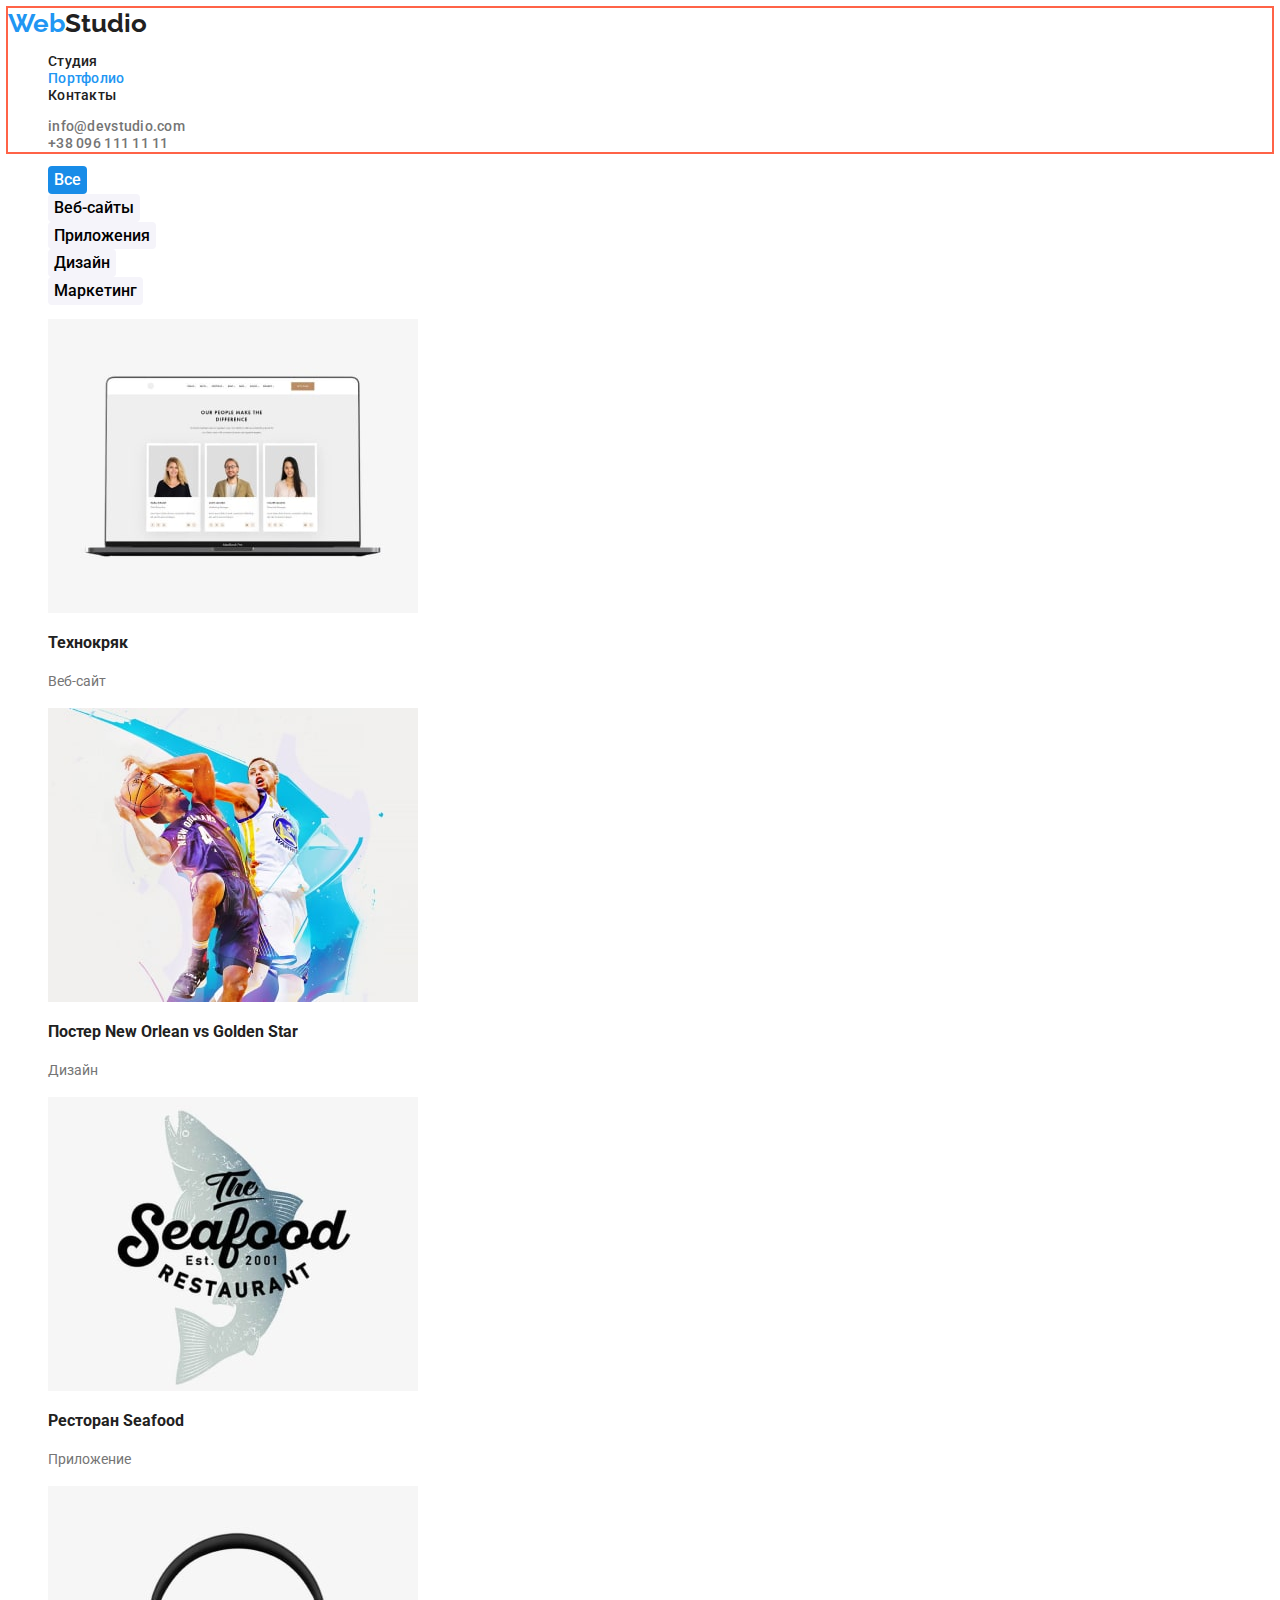
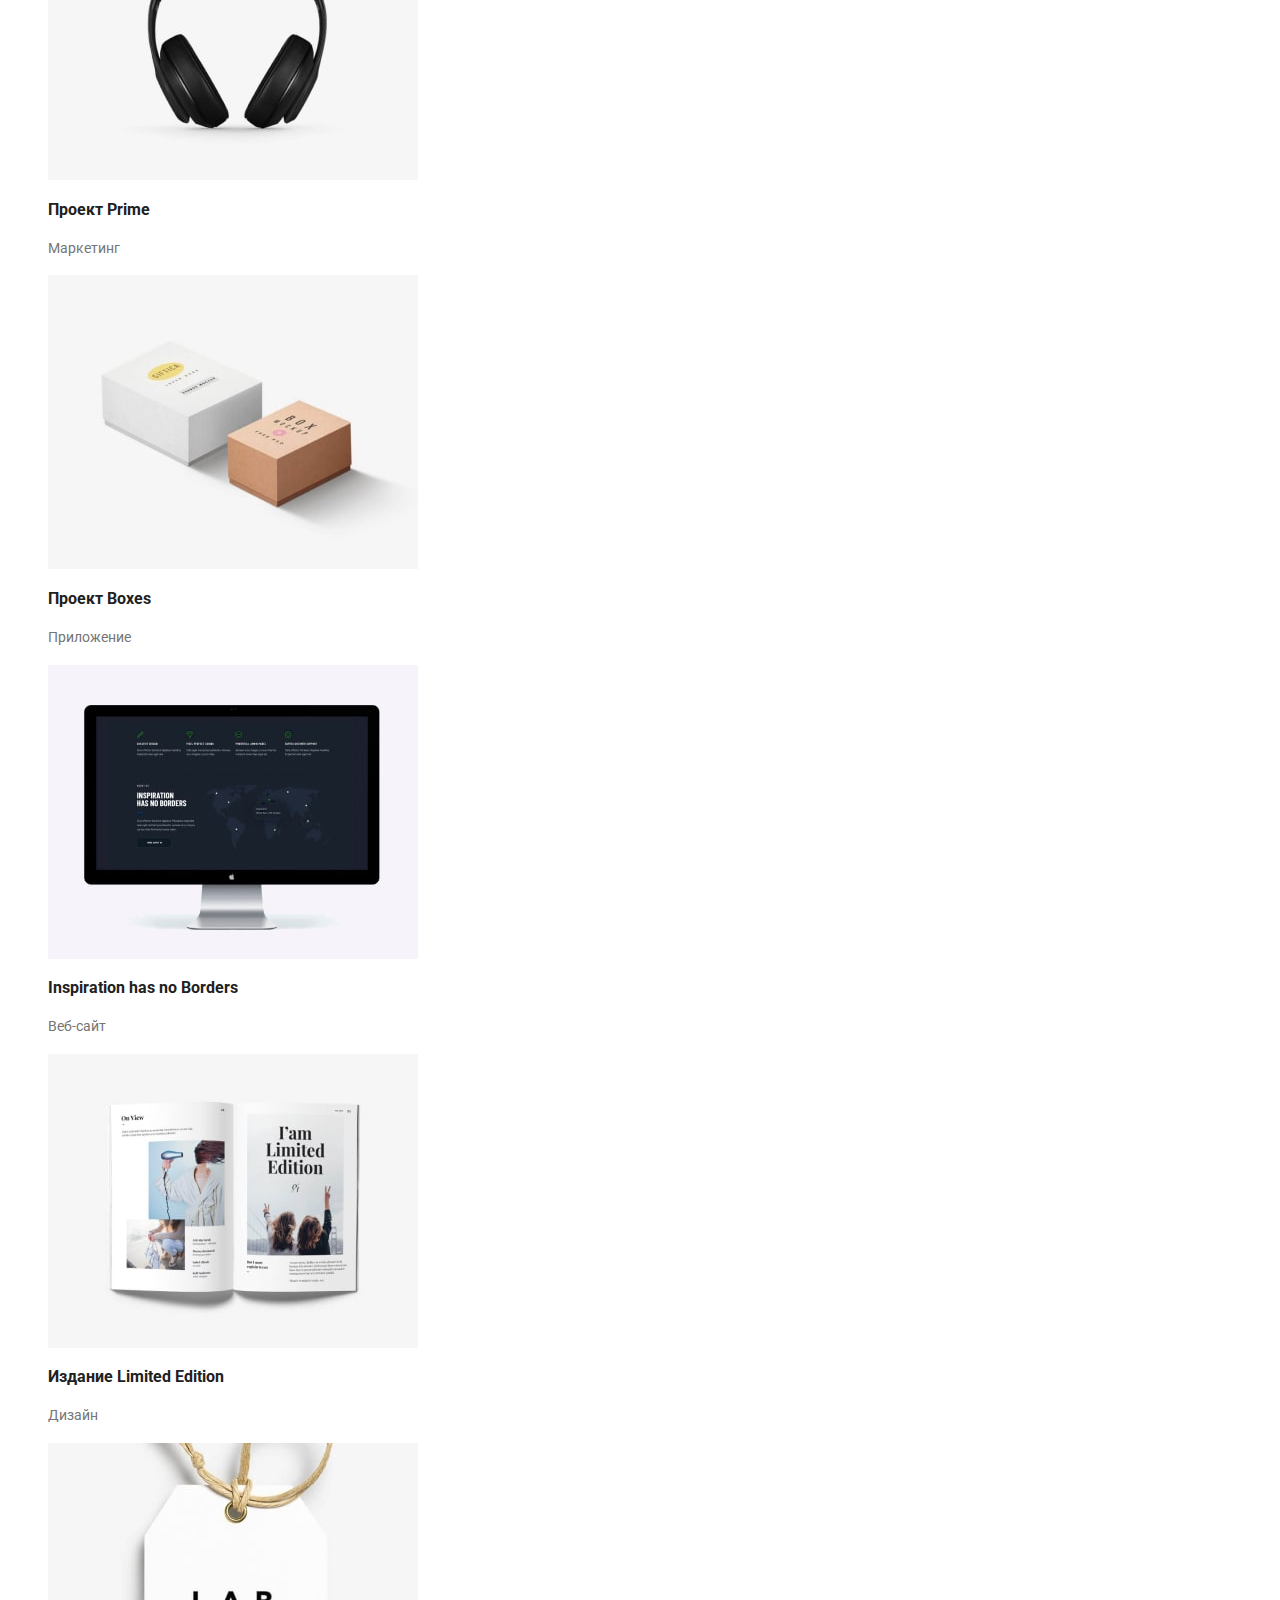
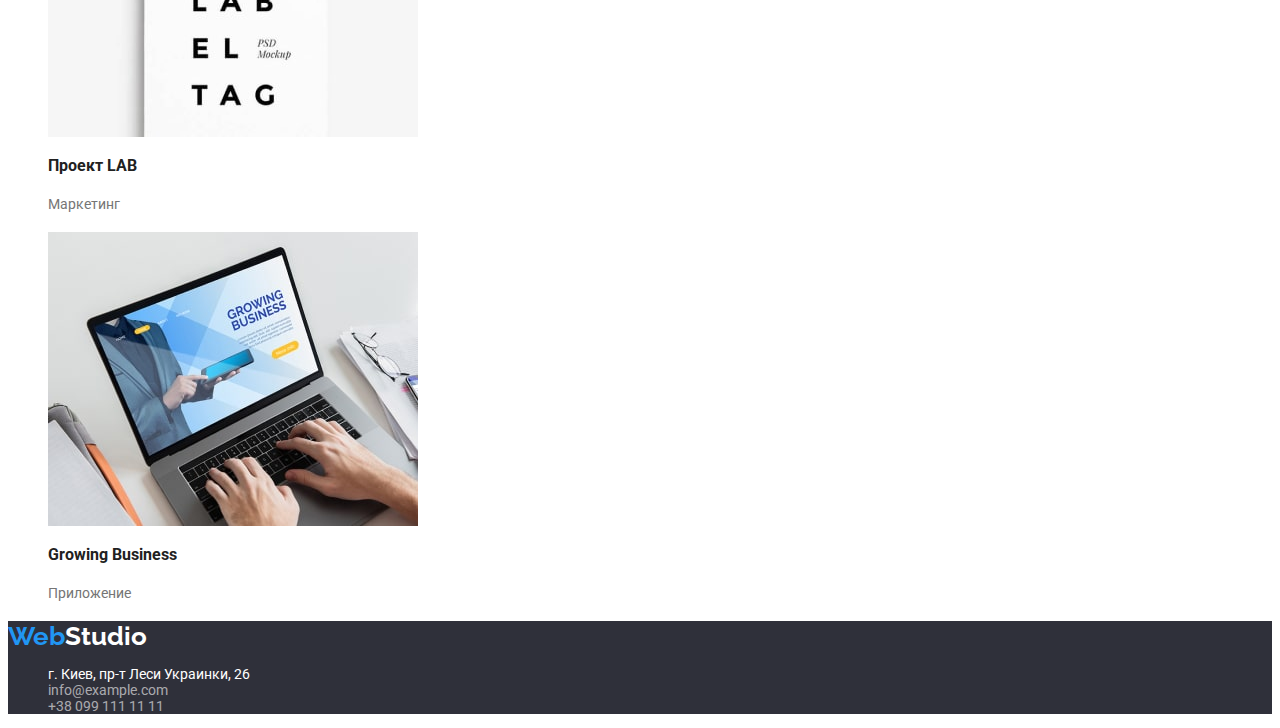
==== portfolio.html @ 4a589af4 "Добавив modern normalizer" ====
<!DOCTYPE html>
<html lang="ru">
<head>
    <meta charset="UTF-8">
    <meta http-equiv="X-UA-Compatible" content="IE=edge">
    <meta name="viewport" content="width=device-width, initial-scale=1.0">
    <title>Web Studio</title>
    
    <link rel="preconnect" href="https://fonts.googleapis.com">
    <link rel="preconnect" href="https://fonts.gstatic.com" crossorigin>
    <link href="https://fonts.googleapis.com/css2?family=Raleway:wght@700&family=Roboto:wght@400;500;700;900&display=swap" rel="stylesheet">
    <link rel="stylesheet" href="https://cdnjs.cloudflare.com/ajax/libs/modern-normalize/1.1.0/modern-normalize.min.css" integrity="sha512-wpPYUAdjBVSE4KJnH1VR1HeZfpl1ub8YT/NKx4PuQ5NmX2tKuGu6U/JRp5y+Y8XG2tV+wKQpNHVUX03MfMFn9Q==" crossorigin="anonymous" referrerpolicy="no-referrer" />
    <link rel="stylesheet" href="./css/styles.css">
</head>
<body>
    <!-- Навігація хедера -->
    <header class="header">
        <div class="container"> 
            <nav class="header-nav">
                <a href="index.html" class="header-logo link"> <span class="header-logo-web">Web</span>Studio</a>
                <ul class="header-nav-link list">
                    <li class="link-nav">
                        <a href="index.html" class="header-link link">Студия</a>
                    </li>
                    <li class="link-nav">
                        <a href="./portfolio.html" class="header-link link active">Портфолио</a>
                    </li>
                    <li class="link-nav">
                        <a href="" class="header-link link">Контакты</a>
                    </li>

                </ul>

            </nav>
        
            <ul class="header-contacts list">
                <li>  <a href="mailto:info@devstudio.com" class="header-link-contact link ">info@devstudio.com</a></li>
                <li> <a href="tel:+380961111111" class="header-link-contact link">+38 096 111 11 11</a> </li>
            </ul>
        </div>
        
        
    </header>

    <main>
        <section> 
            <h1 hidden>Портфолио</h1>
            <ul class="portfolio-filter list">
                <li><button class="portfolio-filter-btn active btn" type="button">Все</button></li>
                <li><button class="portfolio-filter-btn btn" type="button">Веб-сайты</button></li>
                <li><button class="portfolio-filter-btn btn" type="button">Приложения</button></li>
                <li><button class="portfolio-filter-btn btn" type="button">Дизайн</button></li>
                <li><button class="portfolio-filter-btn btn" type="button">Маркетинг</button></li>
            </ul>
            
            <ul class="projects-list list">
                <li class="project-list-item">
                    <img src="./image/our-projects/img-1-min.jpg" alt="Ноутбук" width="370" height="294">
                    <h3 class="project-list-header">Технокряк</h3>
                    <p class="project-list-text">Веб-сайт</p>
                </li>
                <li class="project-list-item">
                    <img src="./image/our-projects/img-2-min.jpg" alt="Баскетбол" width="370" height="294">
                    <h3 class="project-list-header">Постер <span lang="en">New Orlean vs Golden Star</span> </h3>
                    <p class="project-list-text">Дизайн</p>
                </li>
                <li class="project-list-item">
                    <img src="./image/our-projects/img-3-min.jpg" alt="Емблема ресторана морской пищи" width="370" height="294">
                    <h3 class="project-list-header">Ресторан <span lang="en">Seafood</span> </h3>
                    <p class="project-list-text">Приложение</p>
                </li>
                <li class="project-list-item">
                    <img src="./image/our-projects/img-4-min.jpg" alt="Наушники" width="370" height="294">
                    <h3 class="project-list-header">Проект <span lang="en">Prime</span> </h3>
                    <p class="project-list-text">Маркетинг</p>
                </li>
                <li class="project-list-item">
                    <img src="./image/our-projects/img-5-min.jpg" alt="Коробки" width="370" height="294">
                    <h3 class="project-list-header">Проект <span lang="en">Boxes</span> </h3>
                    <p class="project-list-text">Приложение</p>
                </li>
                <li class="project-list-item">
                    <img src="./image/our-projects/img-6-min.jpg" alt="Монитор" width="370" height="294">
                    <h3 class="project-list-header"> <span lang="en">Inspiration has no Borders</span> </h3>
                    <p class="project-list-text">Веб-сайт</p>
                </li>
                <li class="project-list-item">
                    <img src="./image/our-projects/img-7-min.jpg" alt="Журнал" width="370" height="294">
                    <h3 class="project-list-header">Издание <span lang="en">Limited Edition</span> </h3>
                    <p class="project-list-text">Дизайн</p>
                </li>
                <li class="project-list-item">
                    <img src="./image/our-projects/img-8-min.jpg" alt="Бирка" width="370" height="294">
                    <h3 class="project-list-header">Проект <span LAB>LAB</span> </h3>
                    <p class="project-list-text">Маркетинг</p>
                </li>
                <li class="project-list-item">
                    <img src="./image/our-projects/img-9-min.jpg" alt="Приложение для ноутбука" width="370" height="294">
                    <h3 class="project-list-header"><span lang="en">Growing Business</span> </h3>
                    <p class="project-list-text">Приложение</p>
                </li>
            </ul>         
        </section>
    </main>
<!-- футер -->
    <footer class="footer">
        
            <a href="/index.html" class="footer-logo link"><span class="footer-logo-web">Web</span>Studio</a>
            <address>
                <ul class="footer-list list">
                    <li class="footer-list-adress"> <a href="https://goo.gl/maps/zETm96oup55VrGb17" class="footer-address-map link" target="_blank" rel="noopener noreferrer nofollow">г. Киев, пр-т Леси Украинки, 26</a> </li>
                    <li class="footer-list-item"><a href="mailto:info@example.com" class="footer-mail link">info@example.com</a> </li>
                    <li class="footer-list-item"><a href="tel:+380991111111" class="footer-phone link">+38 099 111 11 11</a> </li>
                </ul>
                
            </address>       
        
    </footer>

</body>
</html>
---- css/styles.css ----
:root {
    --accent-color: #2196f3;
    --main-text-color: #212121;
    --second-text-color:#757575 ;
    --button-text-color: #FFFFFF;
    --footer-phone-mail-color:rgba(255, 255, 255, 0.6);
    --background-team: #F5F4FA;
    --background-team-list: #ffffff;
    --footer-addres-white: #ffffff;
    --background-footer: #2F303A;
    --footer-logo-white: #ffffff;
    --hover-color-btn: #188CE8;
    --background-portfolio-btn: #F5F4FA;
    --background-page: #ffffff;
    --background-hero: #2F303A;

}

.container{
    outline: 2px solid tomato;
}

body{
    font-family: 'Roboto', sans-serif;
    font-size: 14px;
    color: var(--main-text-color);
    background: var(--background-page);
  }

.list{
    list-style: none;
}

.link{
    list-style-type: none;
    text-decoration: none;
}

.btn{
    font-family: 'Roboto';
}



.header-logo{
    font-family: 'Raleway';
    font-style: normal;
    font-weight: 700;
    font-size: 26px;
    line-height: 1.19;
    color: inherit;
    
}

.header-logo-web{
    font-family: 'Raleway';
    font-style: normal;
    font-weight: 700;
    font-size: 26px;
    line-height: 1.19;
    color: var(--accent-color);
    }

.header-link{
    font-weight: 500;
    line-height: 1.14;
    letter-spacing: 0.02em;
    color: var(--main-text-color);
}


.header-link-contact{
    font-weight: 500;
    line-height: 1.14;
    letter-spacing: 0.02em;
    color: var(--second-text-color);
}

.header-nav-link .header-link.active{
color: var(--accent-color);
}
    
.header-link:hover,
.header-link:focus,
.header-link-contact:hover,
.header-link-contact:focus{
    color: var(--accent-color)
}

/* ---------------------MAIN------------------------- */



/* ---------------------БАННЕР------------------------- */

.hero{
    background-color: var(--background-hero);
}

.hero-title{
    font-weight: 900;
    font-size: 44px;
    line-height: 1.36;
    letter-spacing: 0.06em;
    color: var(--button-text-color);
    text-align: center;
    text-transform: uppercase ;
    

}

.hero-btn{
    
    font-weight: 700;
    font-size: 16px;
    line-height: 1.8;
    text-align: center;
    letter-spacing: 0.06em;
    
    color: var(--button-text-color);
    background-color: var(--accent-color);

    border: 0;
    border-radius: 4px;

    cursor: pointer;

}

.hero-btn:hover,
.hero-btn:focus{
    background-color: var(--hover-color-btn);
}


/* Особливості */

.features-list-item-header{
    font-weight: 700;
    line-height: 1.14;
    text-transform: uppercase ;
}

.features-text{
    line-height: 1.7;

    color: var(--second-text-color);
}

/* Чим ми займаємося */


.servises-header{

    font-weight: 700;
    font-size: 36px;
    line-height: 1.16;
    text-align: center;
}

/* Команда */

.team{
    background-color: var(--background-team);
}

.team-header{
    font-weight: 700;
    font-size: 36px;
    line-height: 1.16;
    text-align: center;
    
}

.team-list-item{
    background-color: var(--background-team-list)
}

.team-name{
font-weight: 500;
font-size: 16px;
line-height: 1.18;
text-align: center;
}

.team-position{
    font-size: 16px;
    line-height: 1.18;
    text-align: center;
    color: var(--second-text-color);
}

/* ---------------------FOOTER------------------------- */

.footer{
    background-color: var(--background-footer);
}

.footer-logo{
    text-decoration: none;
    font-family: 'Raleway';
    font-style: normal;
    font-weight: 700;
    font-size: 26px;
    line-height: 1.19;
    color: var(--footer-logo-white); 
}

.footer-logo-web{
    font-family: 'Raleway';
    font-style: normal;
    font-weight: 700;
    font-size: 26px;
    line-height: 1.19;
    color: var(--accent-color);
    }


.footer-address-map{
    text-decoration: none;
    font-style: normal;
    color: var(--footer-addres-white);
}

.footer-mail, .footer-phone{
    text-decoration: none;
    font-style: normal;
    color: var(--footer-phone-mail-color);
}

.footer-address-map:hover,
.footer-address-map:focus,
.footer-mail:hover,
.footer-mail:focus,
.footer-phone:hover,
.footer-phone:focus{
    color: var(--accent-color);
    }

/* Портфоліо */

.portfolio-filter-btn{
    font-weight: 500;
    font-size: 16px;
    line-height: 1.62;
    background-color: var(--background-portfolio-btn);
    border: 0;
    border-radius: 4px;
    
    cursor: pointer;
}
.portfolio-filter .portfolio-filter-btn.active{
    background-color: var(--hover-color-btn);
    color: var(--button-text-color);
    }

.portfolio-filter-btn:hover,
.portfolio-filter-btn:focus{
    color: var(--button-text-color);
    background-color: var(--accent-color);
}

.project-list-text{
    line-height: 1.88;
    color: var(--second-text-color);
}
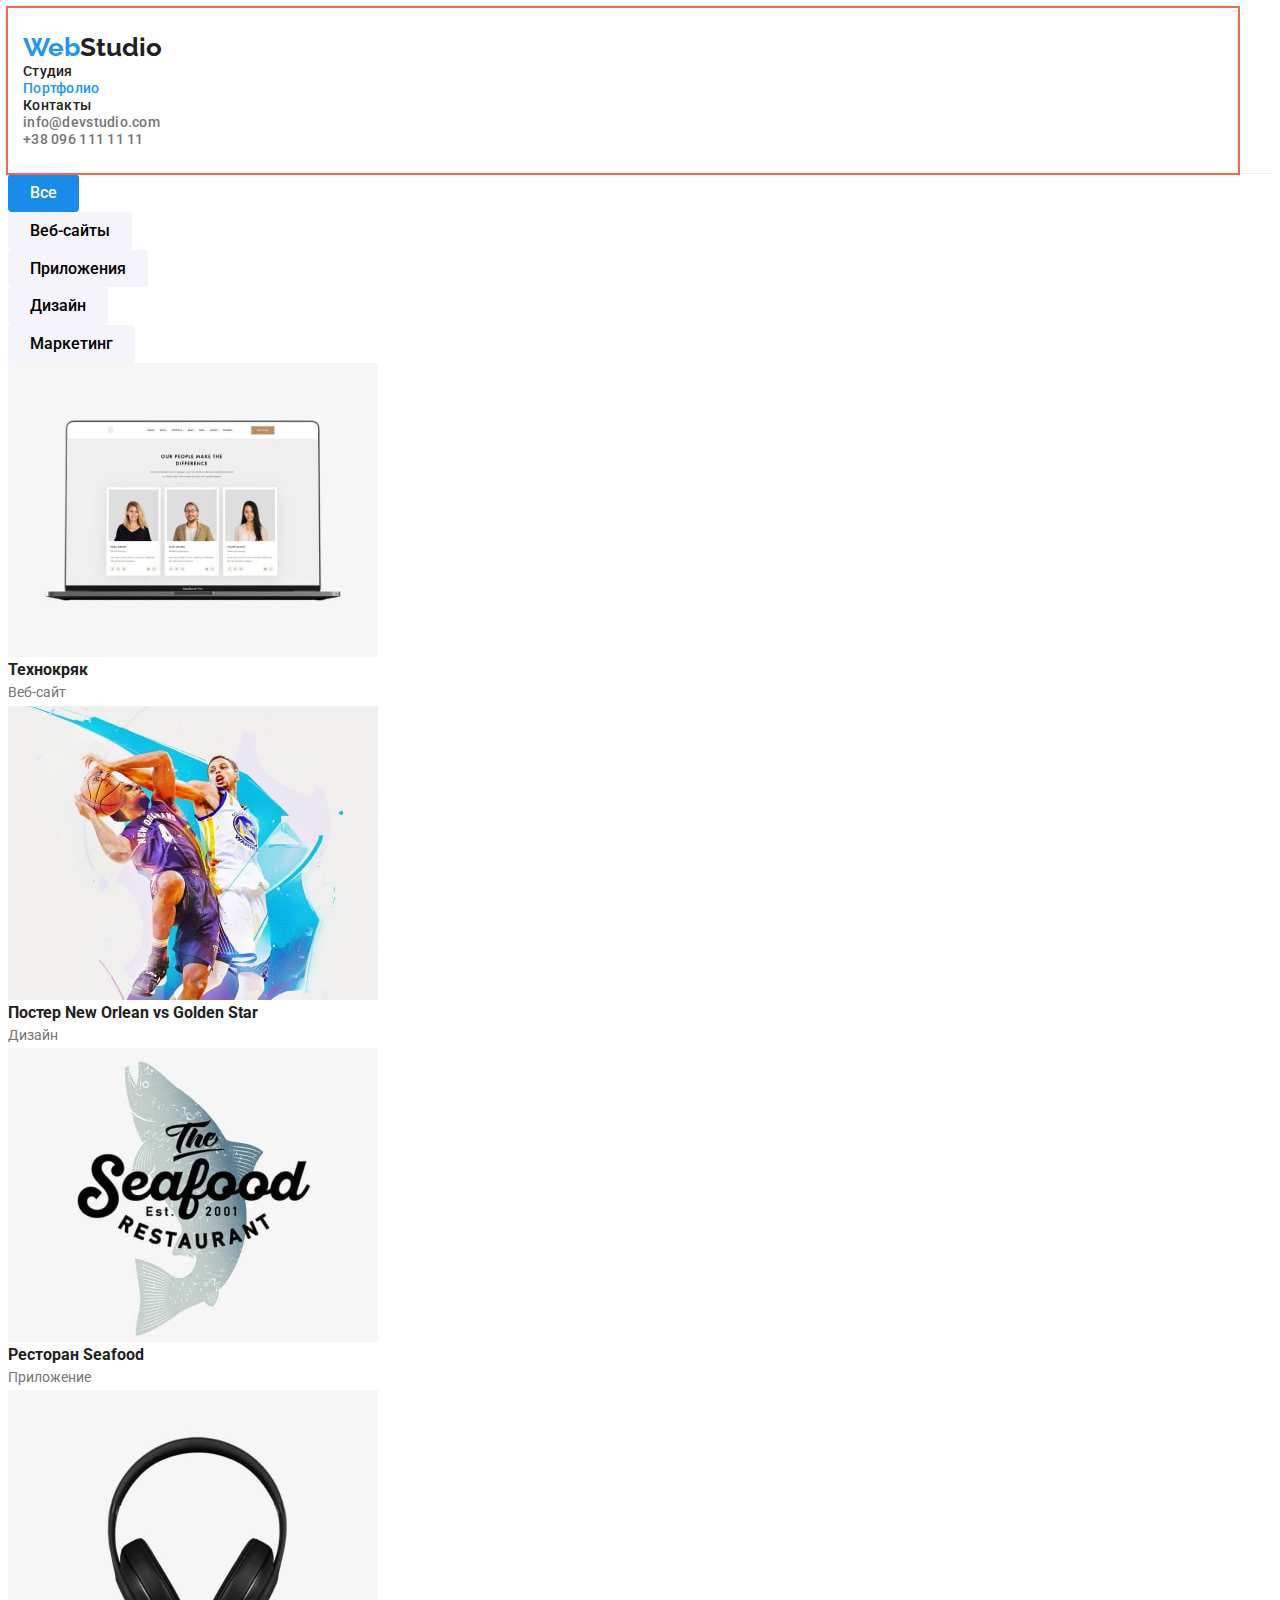
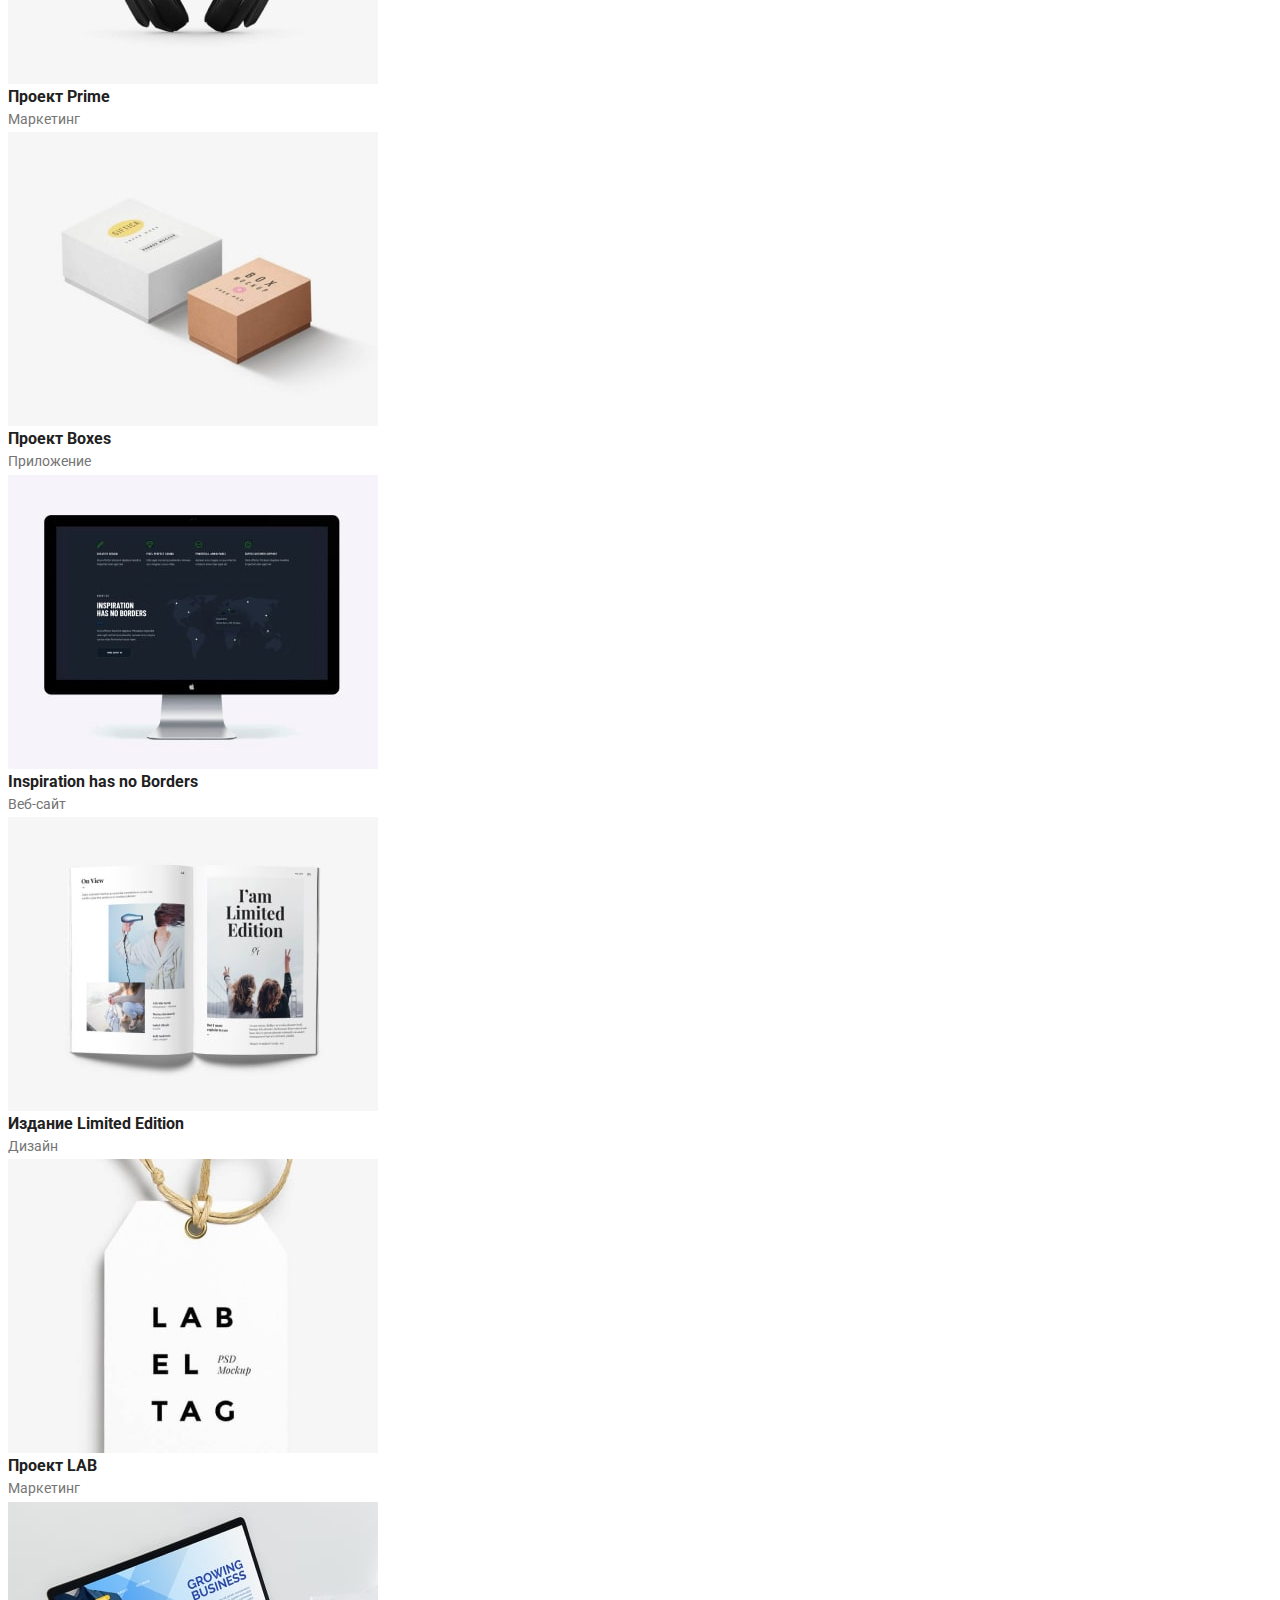
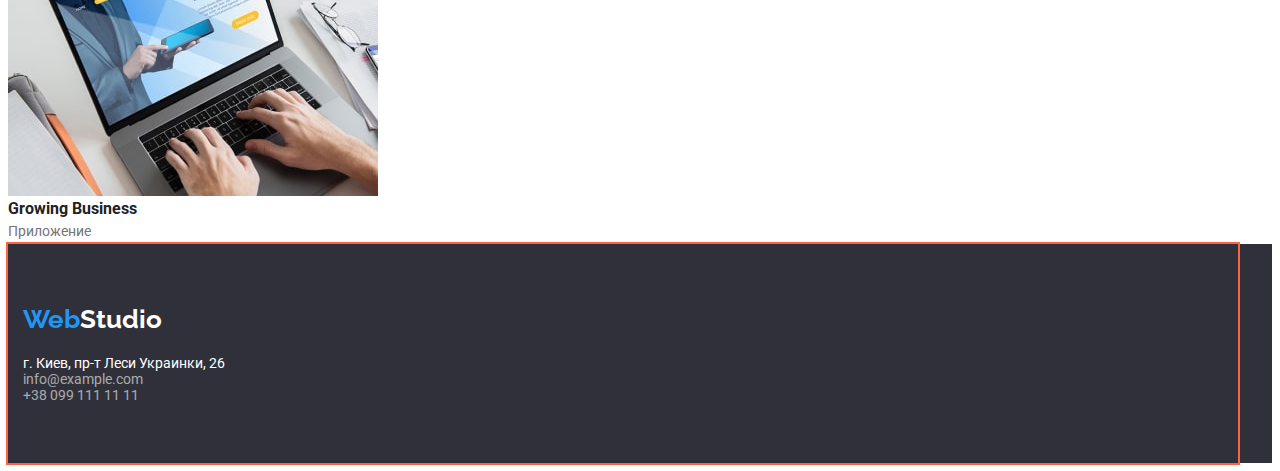
==== commit 8f279957: "Вніс правки в хедер портфоліо" ====
--- a/portfolio.html
+++ b/portfolio.html
@@ -15,29 +15,29 @@
 <body>
     <!-- Навігація хедера -->
     <header class="header">
-        <div class="container"> 
-            <nav class="header-nav">
-                <a href="index.html" class="header-logo link"> <span class="header-logo-web">Web</span>Studio</a>
-                <ul class="header-nav-link list">
-                    <li class="link-nav">
-                        <a href="index.html" class="header-link link">Студия</a>
-                    </li>
-                    <li class="link-nav">
-                        <a href="./portfolio.html" class="header-link link active">Портфолио</a>
-                    </li>
-                    <li class="link-nav">
-                        <a href="" class="header-link link">Контакты</a>
-                    </li>
+            <div class="header-container">
+                <nav class="header-nav">
+                    <a href="index.html" class="header-logo link"> <span class="header-logo-web">Web</span>Studio</a>
+                    <ul class="header-nav-link list">
+                        <li class="link-nav">
+                            <a href="index.html" class="header-link link ">Студия</a>
+                        </li>
+                        <li class="link-nav">
+                            <a href="./portfolio.html" class="header-link link active ">Портфолио</a>
+                        </li>
+                        <li class="link-nav link">
+                            <a href="" class="header-link link">Контакты</a>
+                        </li>
 
+                    </ul>
+
+                </nav>
+        
+                <ul class="header-contacts list">
+                    <li>  <a href="mailto:info@devstudio.com" class="header-link-contact link ">info@devstudio.com</a></li>
+                    <li> <a href="tel:+380961111111" class="header-link-contact link">+38 096 111 11 11</a> </li>
                 </ul>
-
-            </nav>
-        
-            <ul class="header-contacts list">
-                <li>  <a href="mailto:info@devstudio.com" class="header-link-contact link ">info@devstudio.com</a></li>
-                <li> <a href="tel:+380961111111" class="header-link-contact link">+38 096 111 11 11</a> </li>
-            </ul>
-        </div>
+            </div>
         
         
     </header>
@@ -105,6 +105,7 @@
 <!-- футер -->
     <footer class="footer">
         
+        <div class="footer-container">
             <a href="/index.html" class="footer-logo link"><span class="footer-logo-web">Web</span>Studio</a>
             <address>
                 <ul class="footer-list list">
@@ -112,8 +113,8 @@
                     <li class="footer-list-item"><a href="mailto:info@example.com" class="footer-mail link">info@example.com</a> </li>
                     <li class="footer-list-item"><a href="tel:+380991111111" class="footer-phone link">+38 099 111 11 11</a> </li>
                 </ul>
-                
-            </address>       
+            </address>    
+        </div>   
         
     </footer>
 
--- a/css/styles.css
+++ b/css/styles.css
@@ -20,6 +20,10 @@
 
 .container{
     outline: 2px solid tomato;
+    width: 1200px;
+    padding: 94px 0;
+    padding-left: 15px;
+    padding-right: 15px;
 }
 
 body{
@@ -29,8 +33,20 @@
     background: var(--background-page);
   }
 
+h1, h2, h3, h4{
+    margin: 0;
+}
+p{
+    margin: 0;
+}
+ul{
+    margin: 0;
+}
+
 .list{
     list-style: none;
+    margin: 0;
+    padding: 0;
 }
 
 .link{
@@ -42,8 +58,18 @@
     font-family: 'Roboto';
 }
 
-
-
+.header{
+    border-bottom: 1px solid #ECECEC;
+}
+
+.header-container{
+    padding-top: 24px;
+    padding-bottom: 25px;
+    outline: 2px solid tomato;
+    width: 1200px;
+    padding-left: 15px;
+    padding-right: 15px;
+}
 .header-logo{
     font-family: 'Raleway';
     font-style: normal;
@@ -97,6 +123,7 @@
 
 .hero{
     background-color: var(--background-hero);
+    text-align: center;
 }
 
 .hero-title{
@@ -105,8 +132,15 @@
     line-height: 1.36;
     letter-spacing: 0.06em;
     color: var(--button-text-color);
-    text-align: center;
     text-transform: uppercase ;
+    
+
+    width: 696px;
+    margin-top: 0;
+    margin-bottom: 0;
+    margin-left: auto;
+    margin-right: auto;
+    padding-bottom: 30px;
     
 
 }
@@ -116,12 +150,14 @@
     font-weight: 700;
     font-size: 16px;
     line-height: 1.8;
-    text-align: center;
+    
     letter-spacing: 0.06em;
     
     color: var(--button-text-color);
     background-color: var(--accent-color);
 
+    min-width: 200px;
+    padding: 10px 32px;
     border: 0;
     border-radius: 4px;
 
@@ -136,15 +172,22 @@
 
 
 /* Особливості */
+.features{
+    margin-bottom: 94px;
+}
 
 .features-list-item-header{
     font-weight: 700;
     line-height: 1.14;
     text-transform: uppercase ;
+
+    margin-bottom: 10px;
+    min-width: 270px;
 }
 
 .features-text{
     line-height: 1.7;
+    width: 270px;
 
     color: var(--second-text-color);
 }
@@ -158,6 +201,8 @@
     font-size: 36px;
     line-height: 1.16;
     text-align: center;
+
+    margin-bottom: 50px;
 }
 
 /* Команда */
@@ -171,11 +216,17 @@
     font-size: 36px;
     line-height: 1.16;
     text-align: center;
+
+    margin-bottom: 50px;
     
 }
 
 .team-list-item{
     background-color: var(--background-team-list)
+}
+
+.team-image{
+    margin-bottom: 30px;
 }
 
 .team-name{
@@ -183,6 +234,8 @@
 font-size: 16px;
 line-height: 1.18;
 text-align: center;
+
+margin-bottom: 10px;
 }
 
 .team-position{
@@ -198,6 +251,14 @@
     background-color: var(--background-footer);
 }
 
+.footer-container{
+    padding: 60px 0px;
+    outline: 2px solid tomato;
+    width: 1200px;
+    padding-left: 15px;
+    padding-right: 15px;
+}
+
 .footer-logo{
     text-decoration: none;
     font-family: 'Raleway';
@@ -206,6 +267,11 @@
     font-size: 26px;
     line-height: 1.19;
     color: var(--footer-logo-white); 
+    
+    }
+
+.footer-list{
+    margin-top: 20px;
 }
 
 .footer-logo-web{
@@ -248,9 +314,13 @@
     background-color: var(--background-portfolio-btn);
     border: 0;
     border-radius: 4px;
+
+    padding: 6px 22px;
+    text-align: center;
     
     cursor: pointer;
 }
+
 .portfolio-filter .portfolio-filter-btn.active{
     background-color: var(--hover-color-btn);
     color: var(--button-text-color);
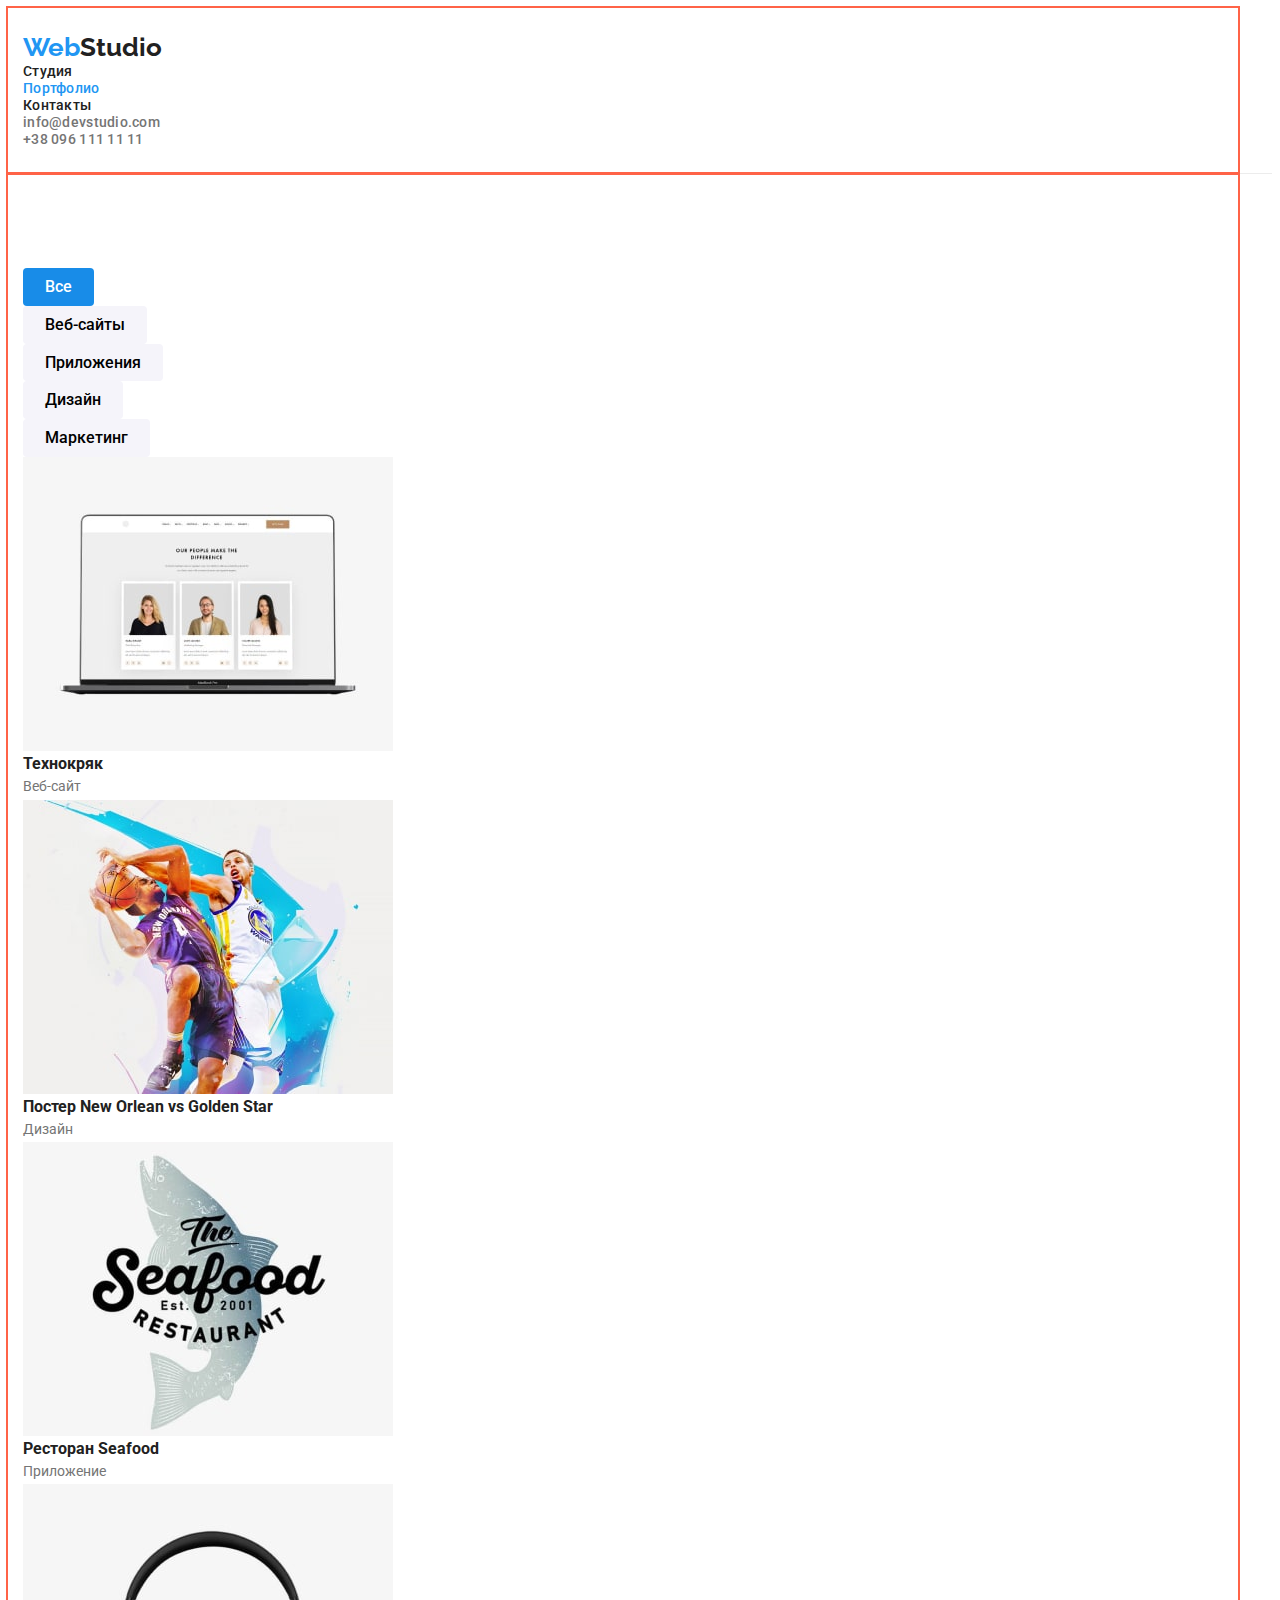
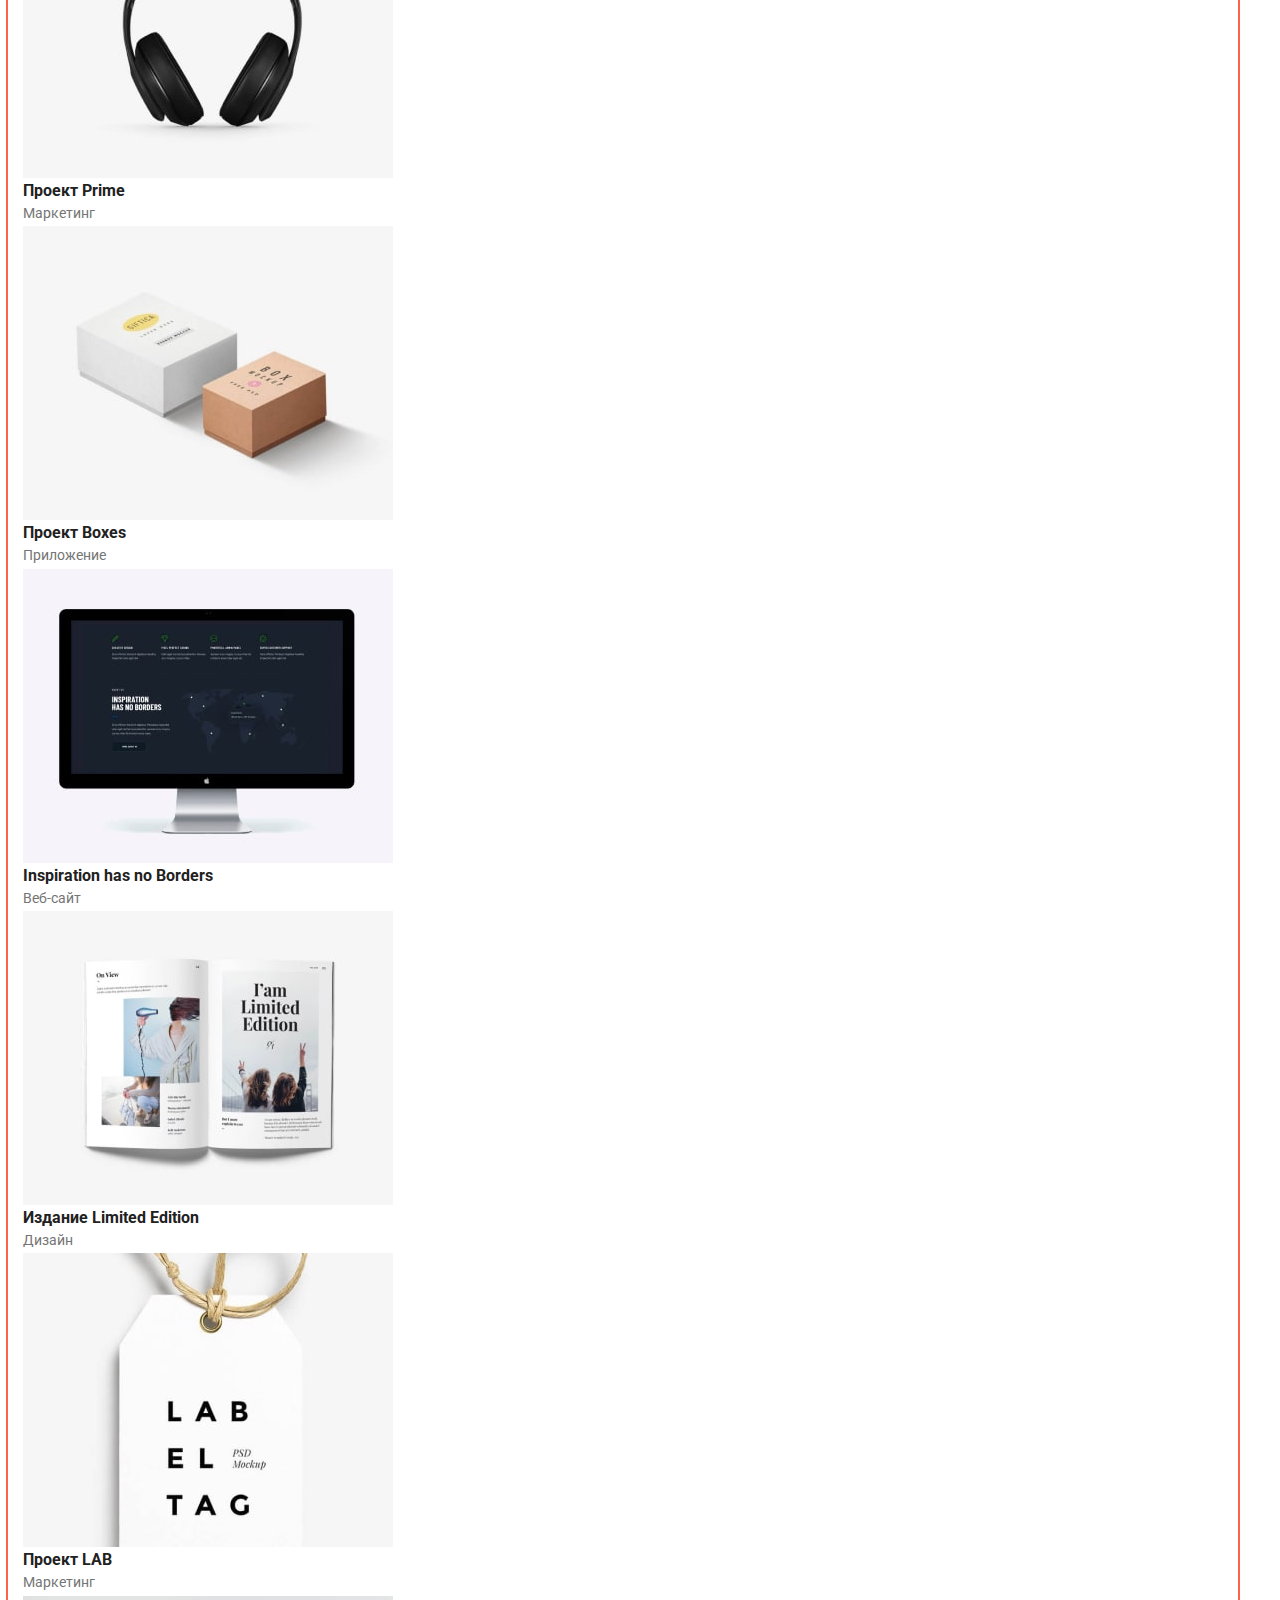
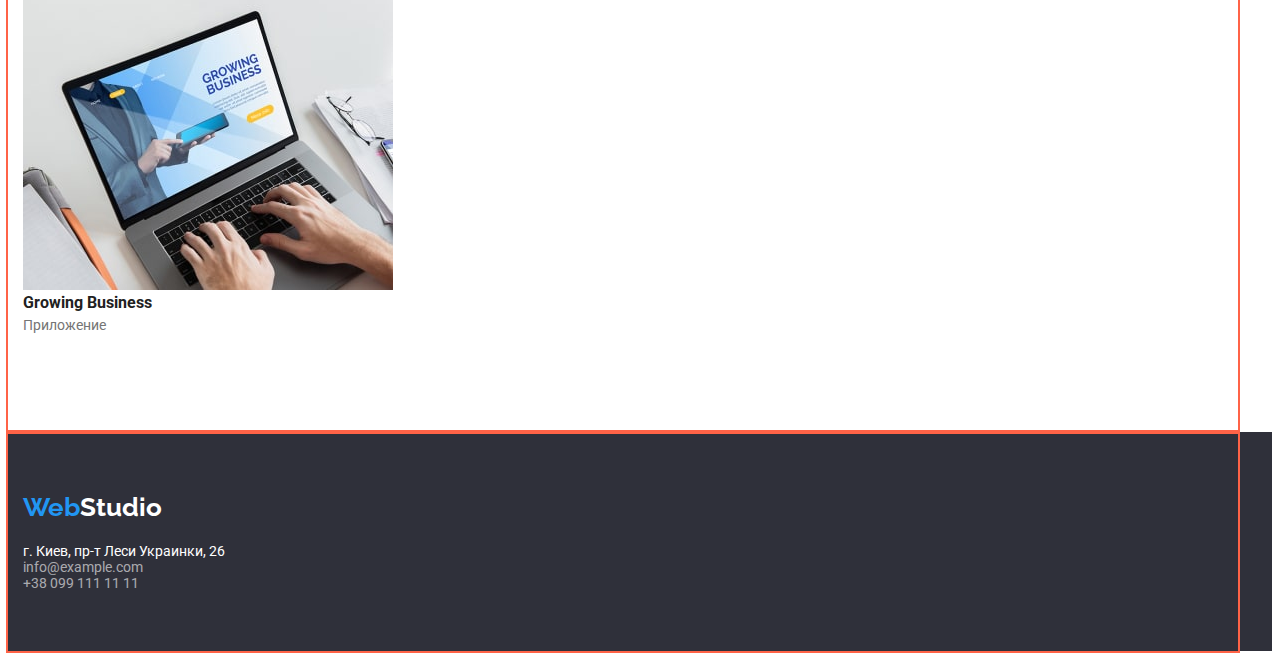
==== commit 593afaaf: "Добавив класи карткам в портфолыо" ====
--- a/portfolio.html
+++ b/portfolio.html
@@ -43,63 +43,84 @@
     </header>
 
     <main>
-        <section> 
+        <section class="projects"> 
             <h1 hidden>Портфолио</h1>
-            <ul class="portfolio-filter list">
-                <li><button class="portfolio-filter-btn active btn" type="button">Все</button></li>
-                <li><button class="portfolio-filter-btn btn" type="button">Веб-сайты</button></li>
-                <li><button class="portfolio-filter-btn btn" type="button">Приложения</button></li>
-                <li><button class="portfolio-filter-btn btn" type="button">Дизайн</button></li>
-                <li><button class="portfolio-filter-btn btn" type="button">Маркетинг</button></li>
-            </ul>
+                <div class="container">
+                    <ul class="portfolio-filter list">
+                        <li><button class="portfolio-filter-btn active btn" type="button">Все</button></li>
+                        <li><button class="portfolio-filter-btn btn" type="button">Веб-сайты</button></li>
+                        <li><button class="portfolio-filter-btn btn" type="button">Приложения</button></li>
+                        <li><button class="portfolio-filter-btn btn" type="button">Дизайн</button></li>
+                        <li><button class="portfolio-filter-btn btn" type="button">Маркетинг</button></li>
+                    </ul>
+                    
+                    <ul class="projects-list list">
+                        <li class="project-list-item">
+                            <img src="./image/our-projects/img-1-min.jpg" alt="Ноутбук" width="370" height="294">
+                            <div class="project-card">
+                                <h3 class="project-list-header">Технокряк</h3>
+                                <p class="project-list-text">Веб-сайт</p>
+                            </div>
+                        </li>
+                        <li class="project-list-item">
+                            <img src="./image/our-projects/img-2-min.jpg" alt="Баскетбол" width="370" height="294">
+                            <div class="project-card">
+                                <h3 class="project-list-header">Постер <span lang="en">New Orlean vs Golden Star</span> </h3>
+                                <p class="project-list-text">Дизайн</p>
+                            </div>
+                        </li>
+                        <li class="project-list-item">
+                            <img src="./image/our-projects/img-3-min.jpg" alt="Емблема ресторана морской пищи" width="370" height="294">
+                            <div class="project-card">
+                                <h3 class="project-list-header">Ресторан <span lang="en">Seafood</span> </h3>
+                                <p class="project-list-text">Приложение</p>
+                            </div>
+                        </li>
+                        <li class="project-list-item">
+                            <img src="./image/our-projects/img-4-min.jpg" alt="Наушники" width="370" height="294">
+                            <div class="project-card">
+                                <h3 class="project-list-header">Проект <span lang="en">Prime</span> </h3>
+                                <p class="project-list-text">Маркетинг</p>
+                            </div>
+                        </li>
+                        <li class="project-list-item">
+                            <img src="./image/our-projects/img-5-min.jpg" alt="Коробки" width="370" height="294">
+                            <div class="project-card">
+                                <h3 class="project-list-header">Проект <span lang="en">Boxes</span> </h3>
+                                <p class="project-list-text">Приложение</p>
+                            </div>
+                        </li>
+                        <li class="project-list-item">
+                            <img src="./image/our-projects/img-6-min.jpg" alt="Монитор" width="370" height="294">
+                            <div class="project-card">
+                                <h3 class="project-list-header"> <span lang="en">Inspiration has no Borders</span> </h3>
+                                <p class="project-list-text">Веб-сайт</p>
+                            </div>
+                        </li>
+                        <li class="project-list-item">
+                            <img src="./image/our-projects/img-7-min.jpg" alt="Журнал" width="370" height="294">
+                            <div class="project-card">
+                                <h3 class="project-list-header">Издание <span lang="en">Limited Edition</span> </h3>
+                                <p class="project-list-text">Дизайн</p>
+                            </div>
+                        </li>
+                        <li class="project-list-item">
+                            <img src="./image/our-projects/img-8-min.jpg" alt="Бирка" width="370" height="294">
+                            <div class="project-card">
+                                <h3 class="project-list-header">Проект <span LAB>LAB</span> </h3>
+                                <p class="project-list-text">Маркетинг</p>
+                            </div>
+                        </li>
+                        <li class="project-list-item">
+                            <img src="./image/our-projects/img-9-min.jpg" alt="Приложение для ноутбука" width="370" height="294">
+                            <div class="projects-card">
+                                <h3 class="project-list-header"><span lang="en">Growing Business</span> </h3>
+                                <p class="project-list-text">Приложение</p>
+                            </div>
+                        </li>
+                    </ul>         
+                </div>
             
-            <ul class="projects-list list">
-                <li class="project-list-item">
-                    <img src="./image/our-projects/img-1-min.jpg" alt="Ноутбук" width="370" height="294">
-                    <h3 class="project-list-header">Технокряк</h3>
-                    <p class="project-list-text">Веб-сайт</p>
-                </li>
-                <li class="project-list-item">
-                    <img src="./image/our-projects/img-2-min.jpg" alt="Баскетбол" width="370" height="294">
-                    <h3 class="project-list-header">Постер <span lang="en">New Orlean vs Golden Star</span> </h3>
-                    <p class="project-list-text">Дизайн</p>
-                </li>
-                <li class="project-list-item">
-                    <img src="./image/our-projects/img-3-min.jpg" alt="Емблема ресторана морской пищи" width="370" height="294">
-                    <h3 class="project-list-header">Ресторан <span lang="en">Seafood</span> </h3>
-                    <p class="project-list-text">Приложение</p>
-                </li>
-                <li class="project-list-item">
-                    <img src="./image/our-projects/img-4-min.jpg" alt="Наушники" width="370" height="294">
-                    <h3 class="project-list-header">Проект <span lang="en">Prime</span> </h3>
-                    <p class="project-list-text">Маркетинг</p>
-                </li>
-                <li class="project-list-item">
-                    <img src="./image/our-projects/img-5-min.jpg" alt="Коробки" width="370" height="294">
-                    <h3 class="project-list-header">Проект <span lang="en">Boxes</span> </h3>
-                    <p class="project-list-text">Приложение</p>
-                </li>
-                <li class="project-list-item">
-                    <img src="./image/our-projects/img-6-min.jpg" alt="Монитор" width="370" height="294">
-                    <h3 class="project-list-header"> <span lang="en">Inspiration has no Borders</span> </h3>
-                    <p class="project-list-text">Веб-сайт</p>
-                </li>
-                <li class="project-list-item">
-                    <img src="./image/our-projects/img-7-min.jpg" alt="Журнал" width="370" height="294">
-                    <h3 class="project-list-header">Издание <span lang="en">Limited Edition</span> </h3>
-                    <p class="project-list-text">Дизайн</p>
-                </li>
-                <li class="project-list-item">
-                    <img src="./image/our-projects/img-8-min.jpg" alt="Бирка" width="370" height="294">
-                    <h3 class="project-list-header">Проект <span LAB>LAB</span> </h3>
-                    <p class="project-list-text">Маркетинг</p>
-                </li>
-                <li class="project-list-item">
-                    <img src="./image/our-projects/img-9-min.jpg" alt="Приложение для ноутбука" width="370" height="294">
-                    <h3 class="project-list-header"><span lang="en">Growing Business</span> </h3>
-                    <p class="project-list-text">Приложение</p>
-                </li>
-            </ul>         
         </section>
     </main>
 <!-- футер -->
--- a/css/styles.css
+++ b/css/styles.css
@@ -332,6 +332,12 @@
     background-color: var(--accent-color);
 }
 
+.project-card{
+    width: ;
+}
+
+
+
 .project-list-text{
     line-height: 1.88;
     color: var(--second-text-color);
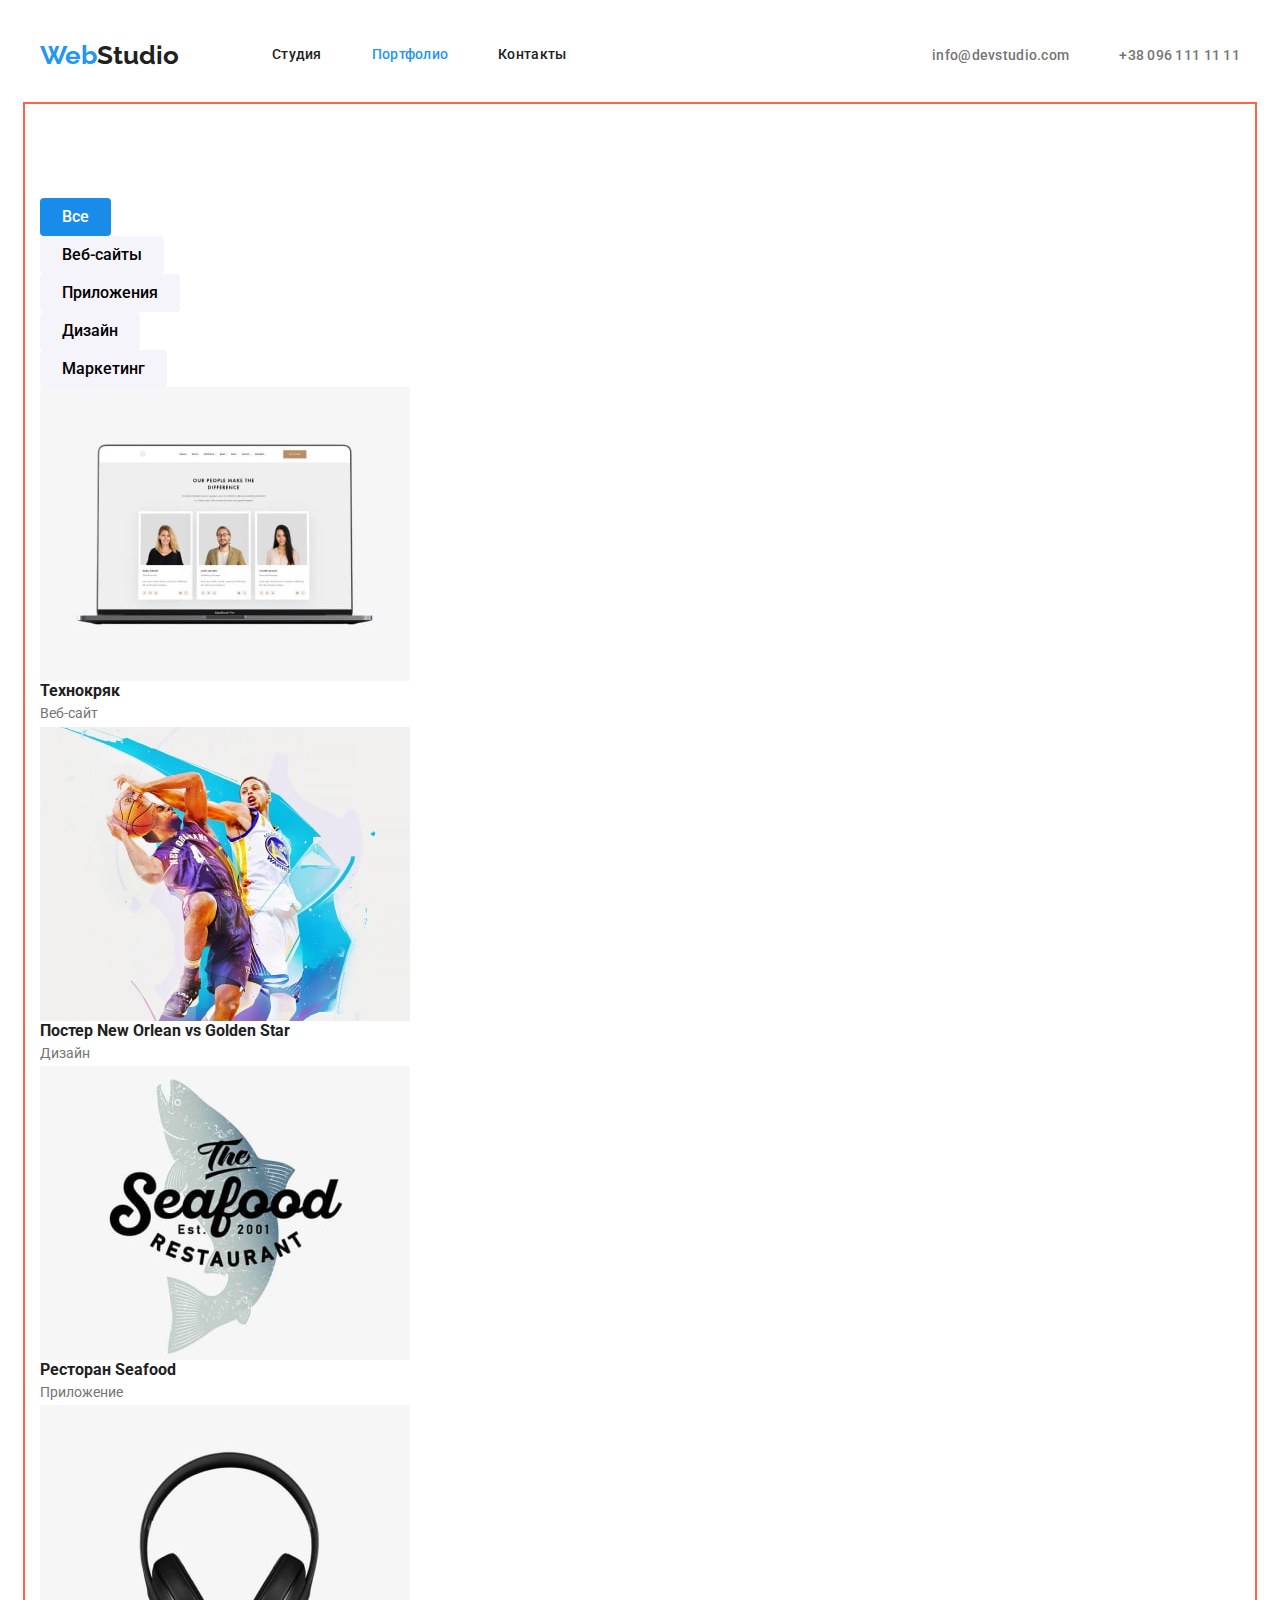
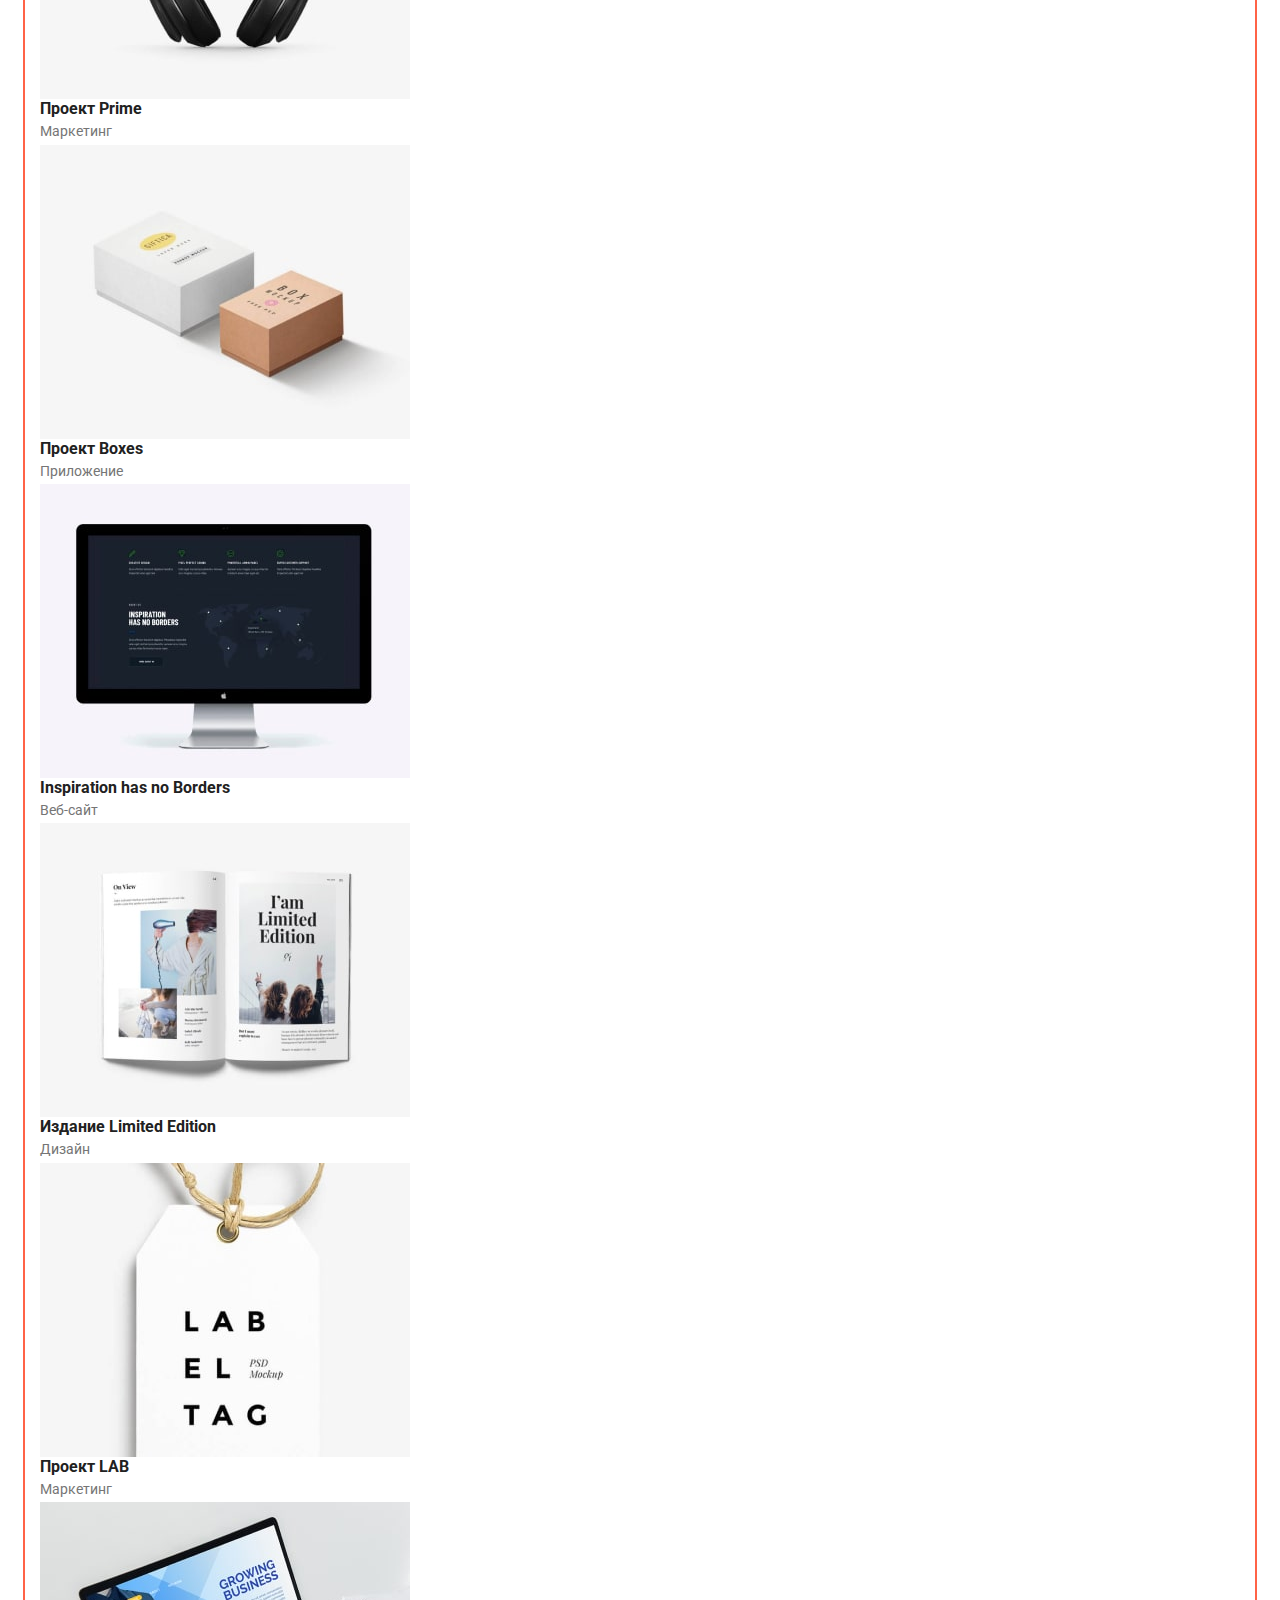
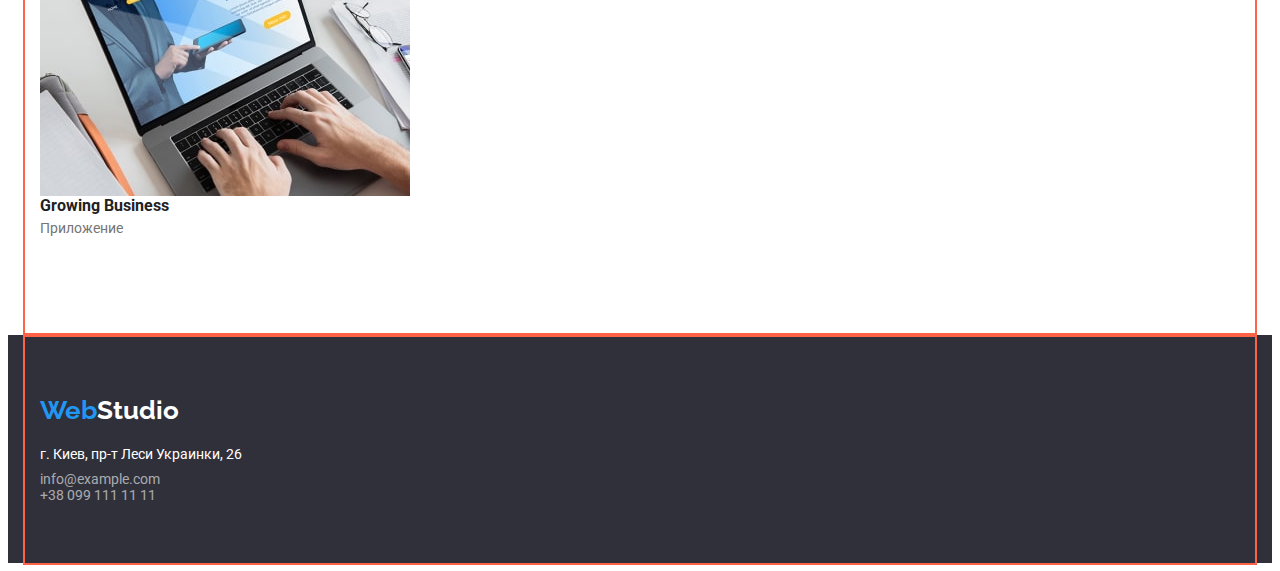
==== commit fb4b8f26: "Добавив флекси у головну сторінку" ====
--- a/portfolio.html
+++ b/portfolio.html
@@ -28,14 +28,11 @@
                         <li class="link-nav link">
                             <a href="" class="header-link link">Контакты</a>
                         </li>
-
                     </ul>
-
                 </nav>
-        
                 <ul class="header-contacts list">
-                    <li>  <a href="mailto:info@devstudio.com" class="header-link-contact link ">info@devstudio.com</a></li>
-                    <li> <a href="tel:+380961111111" class="header-link-contact link">+38 096 111 11 11</a> </li>
+                    <li class="contact-item">  <a href="mailto:info@devstudio.com" class="header-link-contact link ">info@devstudio.com</a></li>
+                    <li class="contact-item"> <a href="tel:+380961111111" class="header-link-contact link">+38 096 111 11 11</a> </li>
                 </ul>
             </div>
         
--- a/css/styles.css
+++ b/css/styles.css
@@ -18,29 +18,37 @@
 
 }
 
+
+
+body{
+    font-family: 'Roboto', sans-serif;
+    font-size: 14px;
+    color: var(--main-text-color);
+    background: var(--background-page);
+
+  }
+
+h1, h2, h3, h4{
+    margin: 0;
+}
+p{
+    margin: 0;
+}
+ul{
+    margin: 0;
+}
+
+img{
+    display: block;
+}
+
 .container{
     outline: 2px solid tomato;
     width: 1200px;
     padding: 94px 0;
     padding-left: 15px;
     padding-right: 15px;
-}
-
-body{
-    font-family: 'Roboto', sans-serif;
-    font-size: 14px;
-    color: var(--main-text-color);
-    background: var(--background-page);
-  }
-
-h1, h2, h3, h4{
-    margin: 0;
-}
-p{
-    margin: 0;
-}
-ul{
-    margin: 0;
+    margin: 0 auto;
 }
 
 .list{
@@ -58,18 +66,25 @@
     font-family: 'Roboto';
 }
 
-.header{
-    border-bottom: 1px solid #ECECEC;
-}
+
 
 .header-container{
-    padding-top: 24px;
-    padding-bottom: 25px;
-    outline: 2px solid tomato;
+    /* outline: 2px solid tomato; */
     width: 1200px;
     padding-left: 15px;
     padding-right: 15px;
-}
+    margin: 0 auto;
+    border-bottom: 1px solid #ECECEC;
+
+    display: flex;
+    align-items: center;
+}
+
+.header-nav{
+    display: flex;
+    align-items: center;
+}
+
 .header-logo{
     font-family: 'Raleway';
     font-style: normal;
@@ -77,6 +92,10 @@
     font-size: 26px;
     line-height: 1.19;
     color: inherit;
+    
+    margin-right: 93px;
+    padding-top: 32px;
+    padding-bottom: 32px;
     
 }
 
@@ -98,6 +117,8 @@
 
 
 .header-link-contact{
+    padding-top: 32px;
+    padding-bottom: 32px;
     font-weight: 500;
     line-height: 1.14;
     letter-spacing: 0.02em;
@@ -106,6 +127,33 @@
 
 .header-nav-link .header-link.active{
 color: var(--accent-color);
+}
+
+.header-nav-link{
+    display: flex;
+
+    
+}
+
+
+.header-nav-link .link-nav+.link-nav{
+    margin-left: 50px;
+}
+
+.header-link{
+    display: block;
+    padding-top: 32px;
+    padding-bottom: 32px;
+}
+
+.header-contacts{
+    display: flex;
+    margin-left: auto;
+    
+}
+
+.contact-item+.contact-item{
+    margin-left: 50px;
 }
     
 .header-link:hover,
@@ -119,7 +167,7 @@
 
 
 
-/* ---------------------БАННЕР------------------------- */
+/* ---------------------HERO------------------------- */
 
 .hero{
     background-color: var(--background-hero);
@@ -137,10 +185,10 @@
 
     width: 696px;
     margin-top: 0;
-    margin-bottom: 0;
+    margin-bottom: 30px;
     margin-left: auto;
     margin-right: auto;
-    padding-bottom: 30px;
+    
     
 
 }
@@ -176,6 +224,14 @@
     margin-bottom: 94px;
 }
 
+.features-list{
+    display: flex;
+}
+
+.features-list .features-list-item + .features-list-item{
+    margin-left: 30px;
+}
+
 .features-list-item-header{
     font-weight: 700;
     line-height: 1.14;
@@ -193,7 +249,7 @@
 }
 
 /* Чим ми займаємося */
-
+/* ---------------------SERVISES------------------------- */
 
 .servises-header{
 
@@ -205,6 +261,15 @@
     margin-bottom: 50px;
 }
 
+.services-list{
+    display: flex;
+    justify-content: space-between;
+}
+
+.servises-list .servises-list-item + .servises-list-item{
+    margin-left: 30px;
+}
+
 /* Команда */
 
 .team{
@@ -220,9 +285,20 @@
     margin-bottom: 50px;
     
 }
+.team-list{
+    display: flex;
+    flex-wrap: wrap;
+}
 
 .team-list-item{
-    background-color: var(--background-team-list)
+    background-color: var(--background-team-list);
+    width: 270;
+    border-radius: 0px 0px 4px 4px;
+    margin-right: 30px;
+}
+
+.team-list-item:nth-child(4n){
+    margin-right: 0;
 }
 
 .team-image{
@@ -242,6 +318,7 @@
     font-size: 16px;
     line-height: 1.18;
     text-align: center;
+    padding-bottom: 30px;
     color: var(--second-text-color);
 }
 
@@ -257,6 +334,7 @@
     width: 1200px;
     padding-left: 15px;
     padding-right: 15px;
+    margin: 0 auto;
 }
 
 .footer-logo{
@@ -288,6 +366,14 @@
     text-decoration: none;
     font-style: normal;
     color: var(--footer-addres-white);
+}
+
+.footer-list-adress{
+    margin-bottom: 9px;
+}
+
+.footer-list-mail{
+    margin-bottom: 9px;
 }
 
 .footer-mail, .footer-phone{
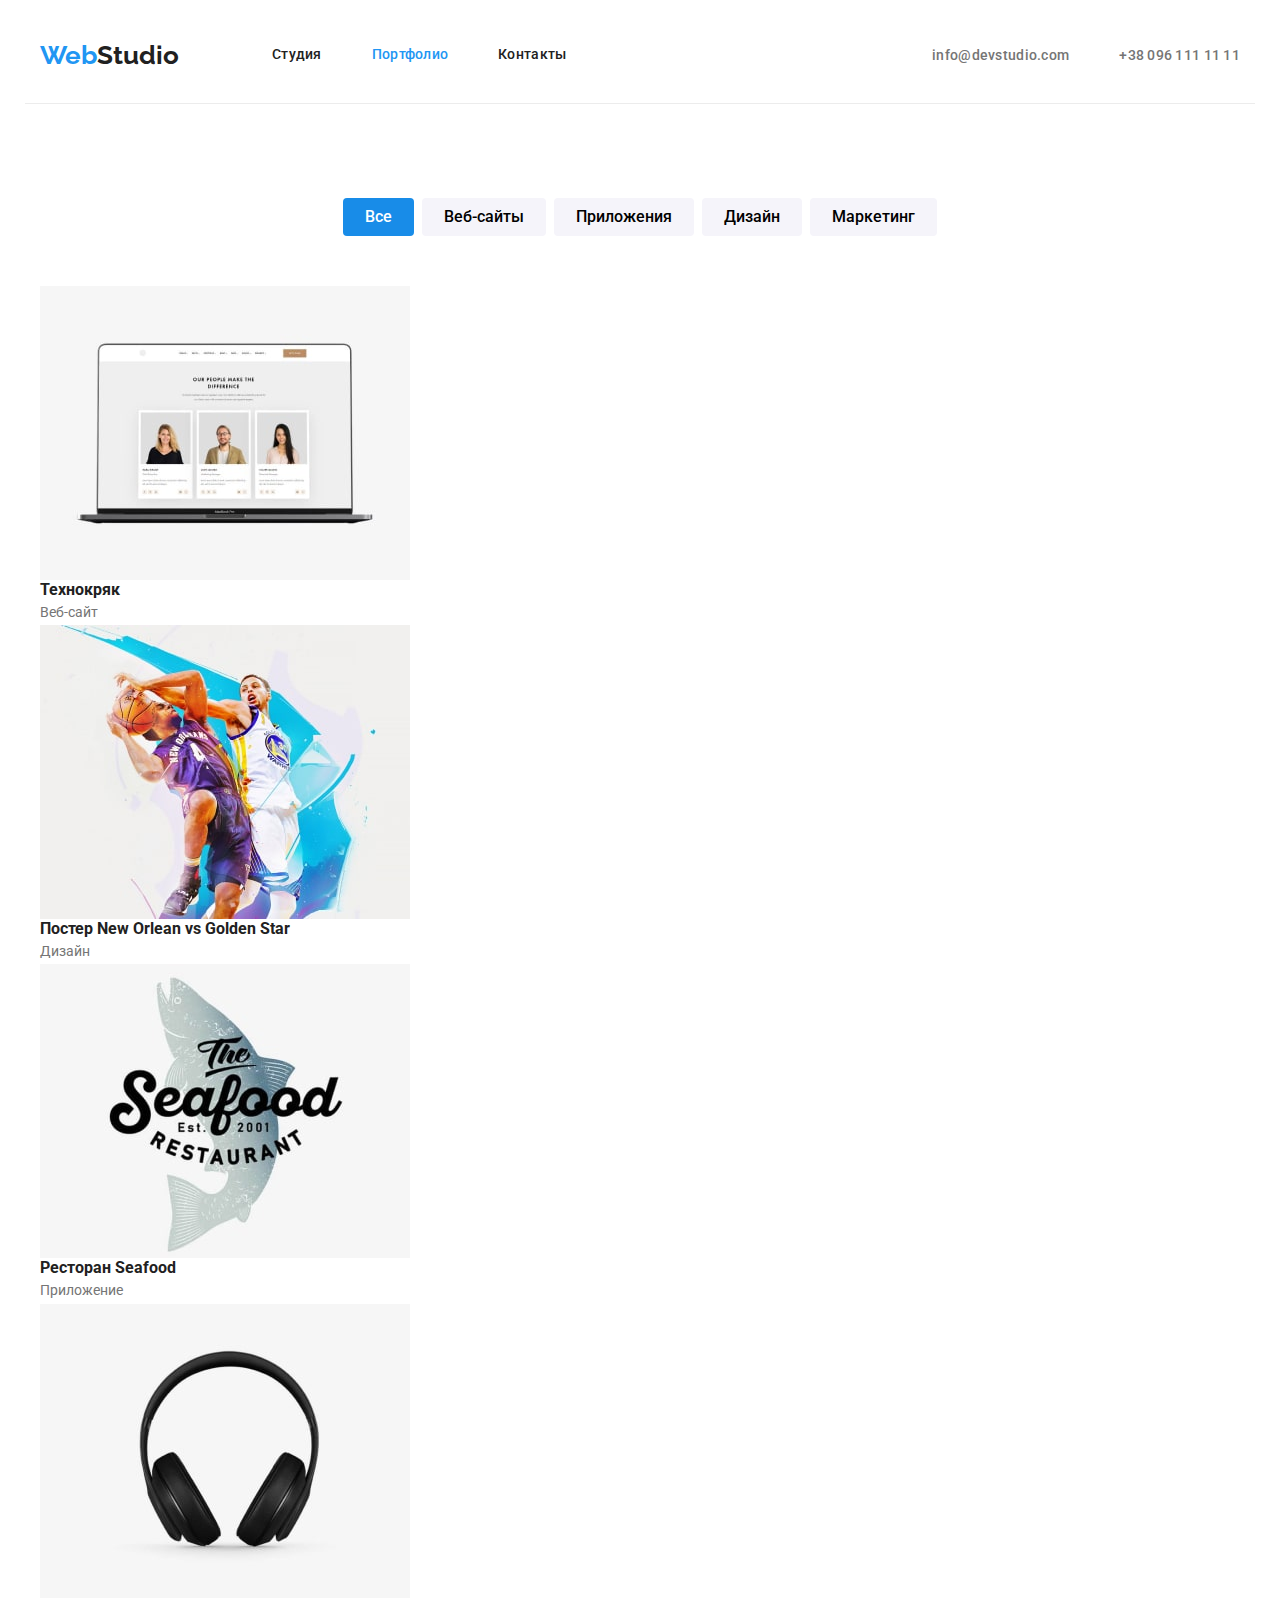
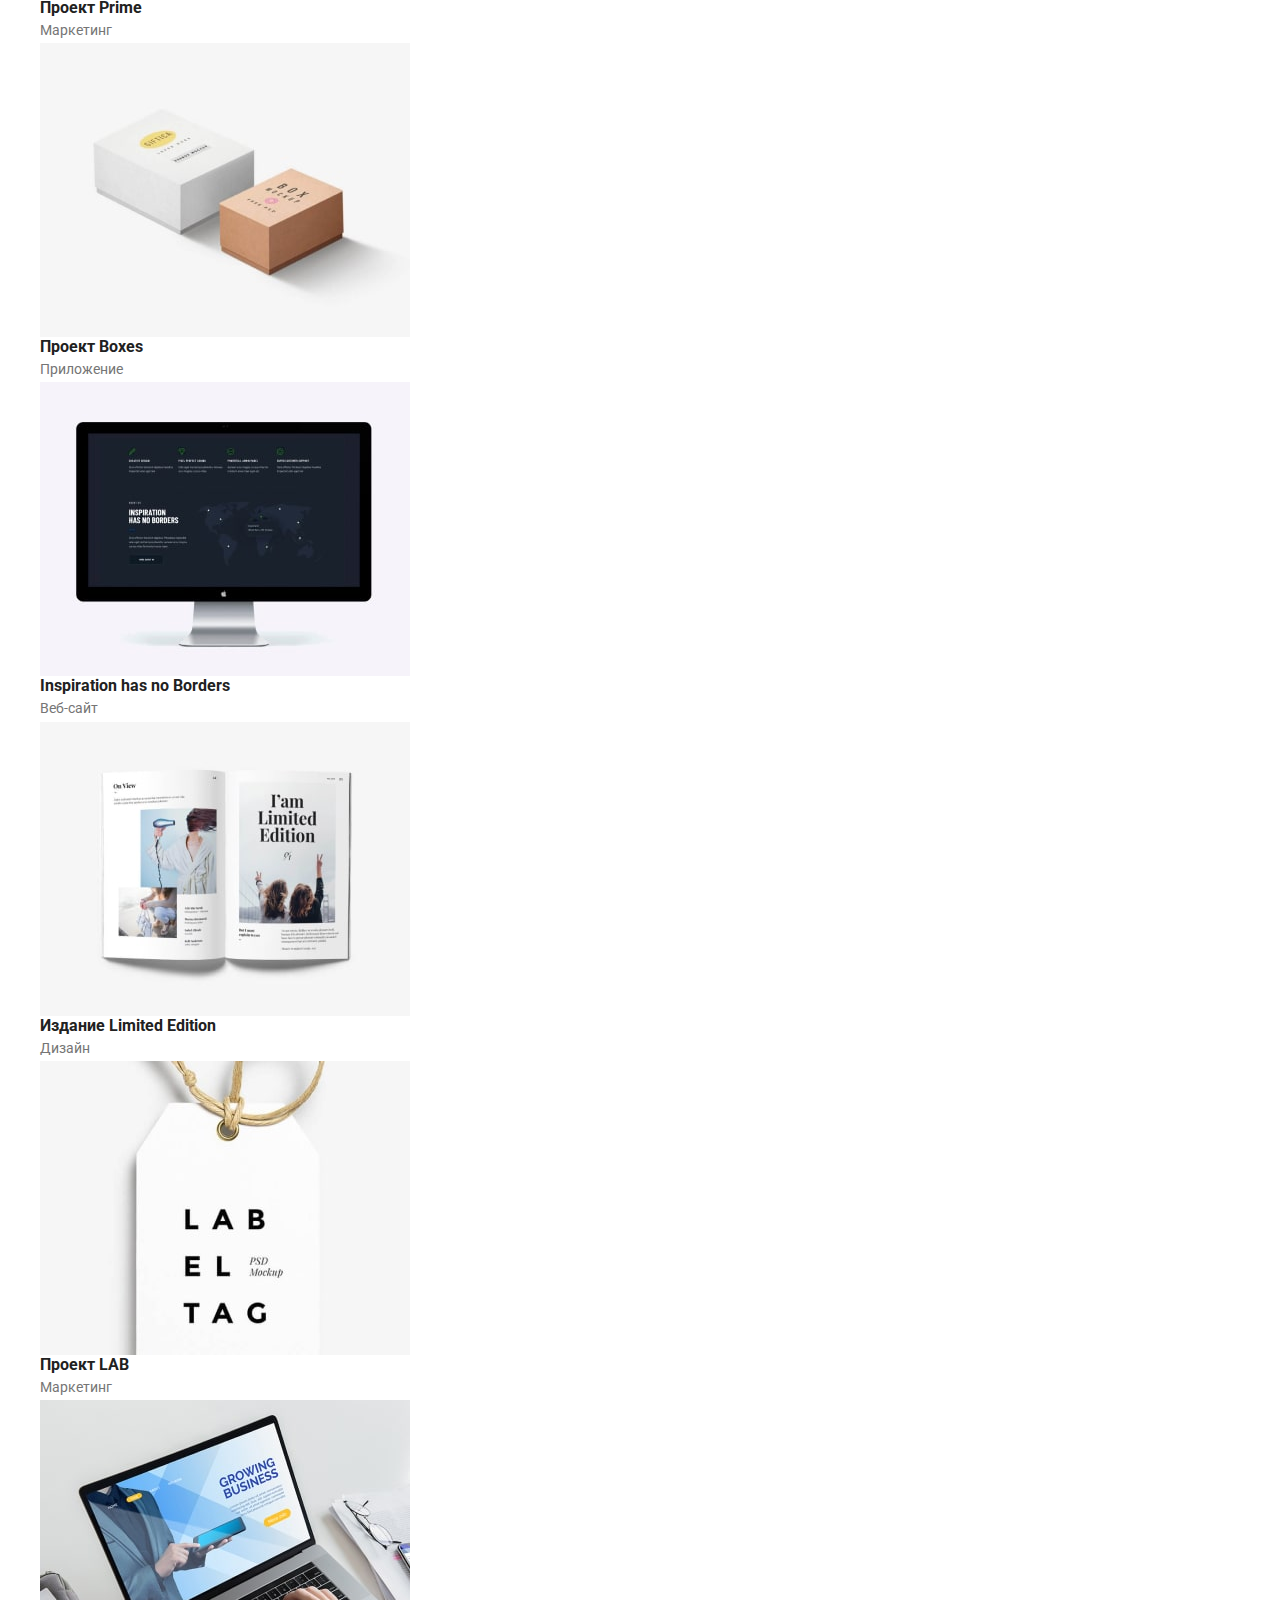
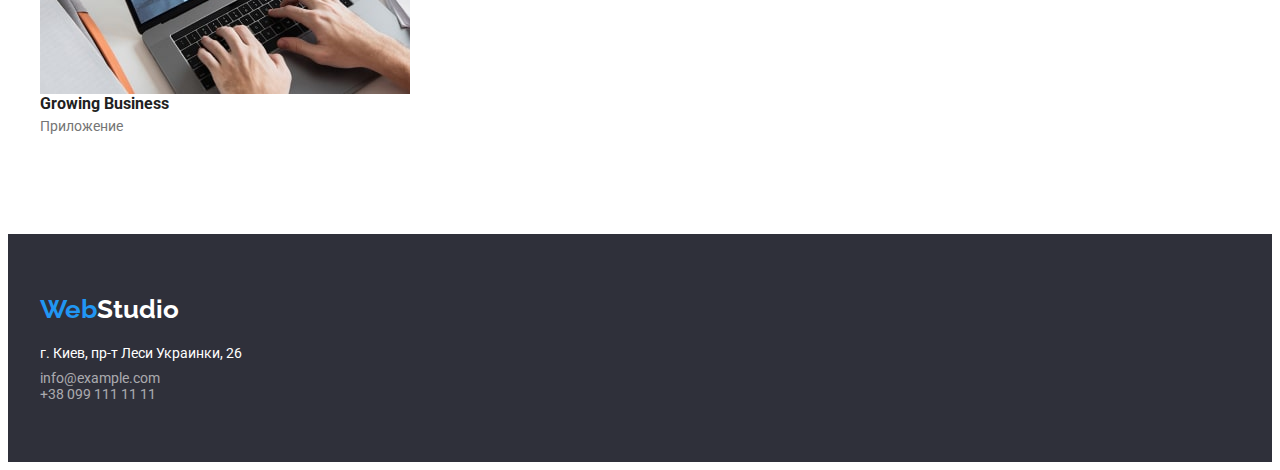
==== commit 82d94138: "Добавив флекс у фільтри на сторінці портфоліо" ====
--- a/portfolio.html
+++ b/portfolio.html
@@ -44,11 +44,11 @@
             <h1 hidden>Портфолио</h1>
                 <div class="container">
                     <ul class="portfolio-filter list">
-                        <li><button class="portfolio-filter-btn active btn" type="button">Все</button></li>
-                        <li><button class="portfolio-filter-btn btn" type="button">Веб-сайты</button></li>
-                        <li><button class="portfolio-filter-btn btn" type="button">Приложения</button></li>
-                        <li><button class="portfolio-filter-btn btn" type="button">Дизайн</button></li>
-                        <li><button class="portfolio-filter-btn btn" type="button">Маркетинг</button></li>
+                        <li class="portfolio-filter-item"><button class="portfolio-filter-btn active btn" type="button">Все</button></li>
+                        <li class="portfolio-filter-item"><button class="portfolio-filter-btn btn" type="button">Веб-сайты</button></li>
+                        <li class="portfolio-filter-item"><button class="portfolio-filter-btn btn" type="button">Приложения</button></li>
+                        <li class="portfolio-filter-item"><button class="portfolio-filter-btn btn" type="button">Дизайн</button></li>
+                        <li class="portfolio-filter-item"><button class="portfolio-filter-btn btn" type="button">Маркетинг</button></li>
                     </ul>
                     
                     <ul class="projects-list list">
--- a/css/styles.css
+++ b/css/styles.css
@@ -25,8 +25,7 @@
     font-size: 14px;
     color: var(--main-text-color);
     background: var(--background-page);
-
-  }
+}
 
 h1, h2, h3, h4{
     margin: 0;
@@ -43,7 +42,6 @@
 }
 
 .container{
-    outline: 2px solid tomato;
     width: 1200px;
     padding: 94px 0;
     padding-left: 15px;
@@ -69,7 +67,6 @@
 
 
 .header-container{
-    /* outline: 2px solid tomato; */
     width: 1200px;
     padding-left: 15px;
     padding-right: 15px;
@@ -295,6 +292,7 @@
     width: 270;
     border-radius: 0px 0px 4px 4px;
     margin-right: 30px;
+    box-shadow: 0px 1px 3px rgba(0, 0, 0, 0.12), 0px 1px 1px rgba(0, 0, 0, 0.14), 0px 2px 1px rgba(0, 0, 0, 0.2);
 }
 
 .team-list-item:nth-child(4n){
@@ -330,7 +328,6 @@
 
 .footer-container{
     padding: 60px 0px;
-    outline: 2px solid tomato;
     width: 1200px;
     padding-left: 15px;
     padding-right: 15px;
@@ -391,7 +388,21 @@
     color: var(--accent-color);
     }
 
-/* Портфоліо */
+/* ---------------------FOOTER------------------------- */
+
+.portfolio-filter{
+    display: flex;
+    justify-content: center;
+}
+
+.portfolio-filter-item{
+    margin-right: 8px;
+    margin-bottom: 50px;
+}
+
+.portfolio-filter-item:last-child{
+    margin-right: 0;
+}
 
 .portfolio-filter-btn{
     font-weight: 500;
@@ -407,6 +418,7 @@
     cursor: pointer;
 }
 
+
 .portfolio-filter .portfolio-filter-btn.active{
     background-color: var(--hover-color-btn);
     color: var(--button-text-color);
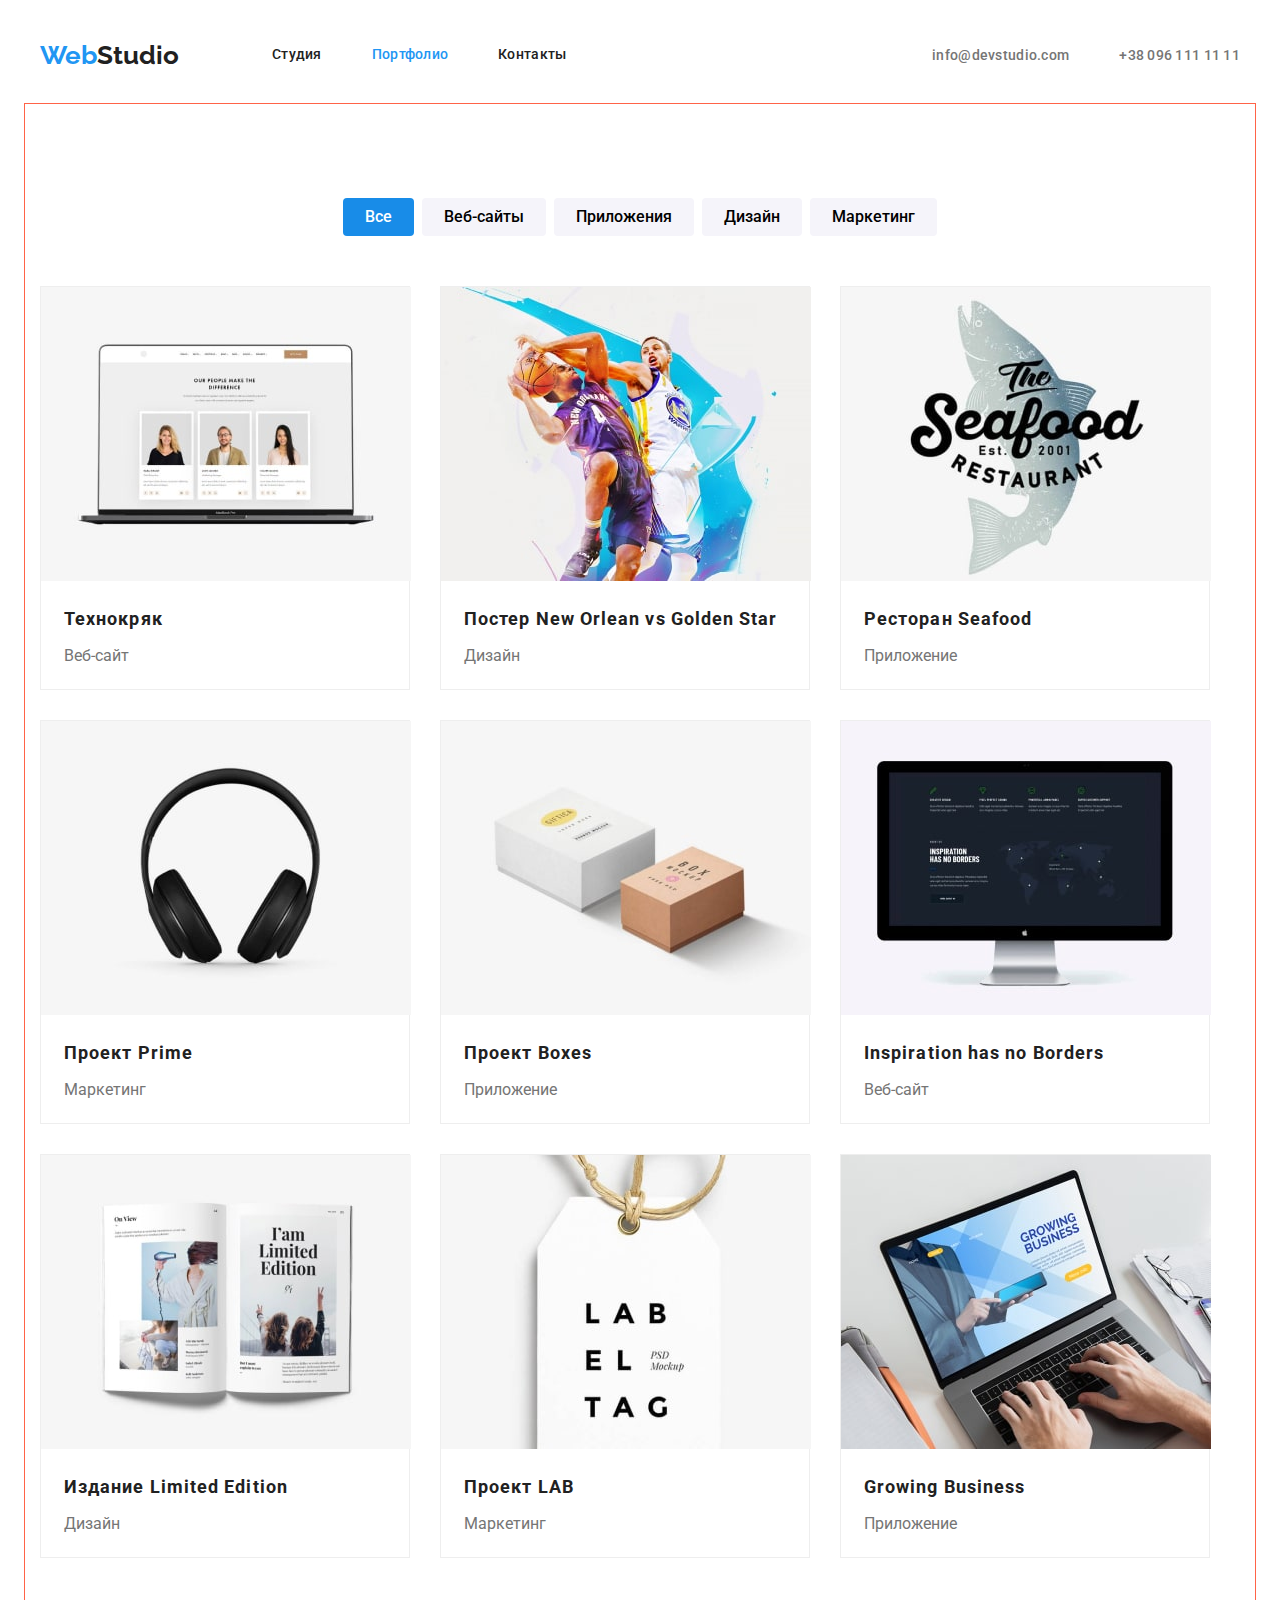
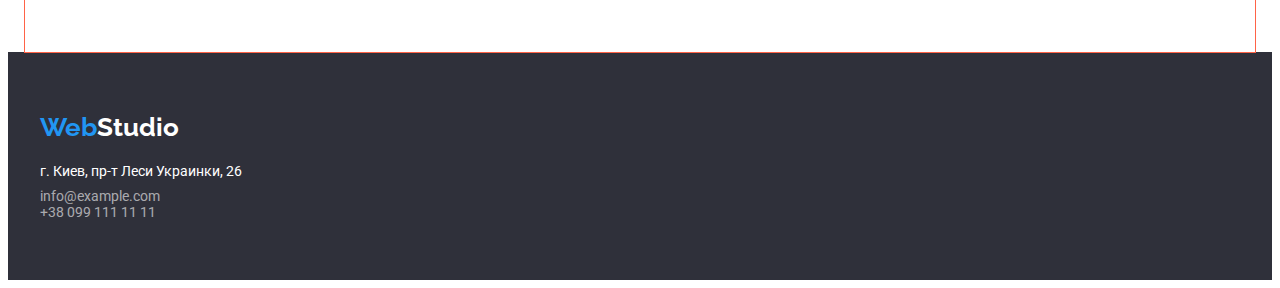
==== commit ce7ed333: "Перевірено валідатором та дороблене ДЗ" ====
--- a/portfolio.html
+++ b/portfolio.html
@@ -41,7 +41,7 @@
 
     <main>
         <section class="projects"> 
-            <h1 hidden>Портфолио</h1>
+            <h1 class="visually-hidden">Портфолио</h1>
                 <div class="container">
                     <ul class="portfolio-filter list">
                         <li class="portfolio-filter-item"><button class="portfolio-filter-btn active btn" type="button">Все</button></li>
@@ -53,67 +53,49 @@
                     
                     <ul class="projects-list list">
                         <li class="project-list-item">
-                            <img src="./image/our-projects/img-1-min.jpg" alt="Ноутбук" width="370" height="294">
-                            <div class="project-card">
-                                <h3 class="project-list-header">Технокряк</h3>
-                                <p class="project-list-text">Веб-сайт</p>
-                            </div>
+                            <img class="project-list-img" src="./image/our-projects/img-1-min.jpg" alt="Ноутбук" width="370" height="294">
+                            <h3 class="project-list-header">Технокряк</h3>
+                            <p class="project-list-text">Веб-сайт</p>
                         </li>
                         <li class="project-list-item">
-                            <img src="./image/our-projects/img-2-min.jpg" alt="Баскетбол" width="370" height="294">
-                            <div class="project-card">
-                                <h3 class="project-list-header">Постер <span lang="en">New Orlean vs Golden Star</span> </h3>
-                                <p class="project-list-text">Дизайн</p>
-                            </div>
+                            <img class="project-list-img" src="./image/our-projects/img-2-min.jpg" alt="Баскетбол" width="370" height="294">
+                            <h3 class="project-list-header">Постер <span lang="en">New Orlean vs Golden Star</span> </h3>
+                            <p class="project-list-text">Дизайн</p>
+                            </li>
+                        <li class="project-list-item">
+                            <img class="project-list-img" src="./image/our-projects/img-3-min.jpg" alt="Емблема ресторана морской пищи" width="370" height="294">
+                            <h3 class="project-list-header">Ресторан <span lang="en">Seafood</span> </h3>
+                            <p class="project-list-text">Приложение</p>
                         </li>
                         <li class="project-list-item">
-                            <img src="./image/our-projects/img-3-min.jpg" alt="Емблема ресторана морской пищи" width="370" height="294">
-                            <div class="project-card">
-                                <h3 class="project-list-header">Ресторан <span lang="en">Seafood</span> </h3>
-                                <p class="project-list-text">Приложение</p>
-                            </div>
+                            <img class="project-list-img" src="./image/our-projects/img-4-min.jpg" alt="Наушники" width="370" height="294">
+                            <h3 class="project-list-header">Проект <span lang="en">Prime</span> </h3>
+                            <p class="project-list-text">Маркетинг</p>
                         </li>
                         <li class="project-list-item">
-                            <img src="./image/our-projects/img-4-min.jpg" alt="Наушники" width="370" height="294">
-                            <div class="project-card">
-                                <h3 class="project-list-header">Проект <span lang="en">Prime</span> </h3>
-                                <p class="project-list-text">Маркетинг</p>
-                            </div>
+                            <img class="project-list-img" src="./image/our-projects/img-5-min.jpg" alt="Коробки" width="370" height="294">
+                            <h3 class="project-list-header">Проект <span lang="en">Boxes</span> </h3>
+                            <p class="project-list-text">Приложение</p>
                         </li>
                         <li class="project-list-item">
-                            <img src="./image/our-projects/img-5-min.jpg" alt="Коробки" width="370" height="294">
-                            <div class="project-card">
-                                <h3 class="project-list-header">Проект <span lang="en">Boxes</span> </h3>
-                                <p class="project-list-text">Приложение</p>
-                            </div>
+                            <img class="project-list-img" src="./image/our-projects/img-6-min.jpg" alt="Монитор" width="370" height="294">
+                            <h3 class="project-list-header"> <span lang="en">Inspiration has no Borders</span> </h3>
+                            <p class="project-list-text">Веб-сайт</p>
                         </li>
                         <li class="project-list-item">
-                            <img src="./image/our-projects/img-6-min.jpg" alt="Монитор" width="370" height="294">
-                            <div class="project-card">
-                                <h3 class="project-list-header"> <span lang="en">Inspiration has no Borders</span> </h3>
-                                <p class="project-list-text">Веб-сайт</p>
-                            </div>
+                            <img class="project-list-img" src="./image/our-projects/img-7-min.jpg" alt="Журнал" width="370" height="294">
+                            <h3 class="project-list-header">Издание <span lang="en">Limited Edition</span> </h3>
+                                <p class="project-list-text">Дизайн</p>
                         </li>
                         <li class="project-list-item">
-                            <img src="./image/our-projects/img-7-min.jpg" alt="Журнал" width="370" height="294">
-                            <div class="project-card">
-                                <h3 class="project-list-header">Издание <span lang="en">Limited Edition</span> </h3>
-                                <p class="project-list-text">Дизайн</p>
-                            </div>
+                            <img class="project-list-img" src="./image/our-projects/img-8-min.jpg" alt="Бирка" width="370" height="294">
+                            <h3 class="project-list-header">Проект <span>LAB</span> </h3>
+                            <p class="project-list-text">Маркетинг</p>
                         </li>
                         <li class="project-list-item">
-                            <img src="./image/our-projects/img-8-min.jpg" alt="Бирка" width="370" height="294">
-                            <div class="project-card">
-                                <h3 class="project-list-header">Проект <span LAB>LAB</span> </h3>
-                                <p class="project-list-text">Маркетинг</p>
-                            </div>
-                        </li>
-                        <li class="project-list-item">
-                            <img src="./image/our-projects/img-9-min.jpg" alt="Приложение для ноутбука" width="370" height="294">
-                            <div class="projects-card">
-                                <h3 class="project-list-header"><span lang="en">Growing Business</span> </h3>
-                                <p class="project-list-text">Приложение</p>
-                            </div>
+                            <img class="project-list-img" src="./image/our-projects/img-9-min.jpg" alt="Приложение для ноутбука" width="370" height="294">
+                            <h3 class="project-list-header"><span lang="en">Growing Business</span> </h3>
+                            <p class="project-list-text">Приложение</p>
                         </li>
                     </ul>         
                 </div>
--- a/css/styles.css
+++ b/css/styles.css
@@ -1,382 +1,376 @@
-
-
 :root {
-    --accent-color: #2196f3;
-    --main-text-color: #212121;
-    --second-text-color:#757575 ;
-    --button-text-color: #FFFFFF;
-    --footer-phone-mail-color:rgba(255, 255, 255, 0.6);
-    --background-team: #F5F4FA;
-    --background-team-list: #ffffff;
-    --footer-addres-white: #ffffff;
-    --background-footer: #2F303A;
-    --footer-logo-white: #ffffff;
-    --hover-color-btn: #188CE8;
-    --background-portfolio-btn: #F5F4FA;
-    --background-page: #ffffff;
-    --background-hero: #2F303A;
-
-}
-
-
-
-body{
-    font-family: 'Roboto', sans-serif;
-    font-size: 14px;
-    color: var(--main-text-color);
-    background: var(--background-page);
-}
-
-h1, h2, h3, h4{
-    margin: 0;
-}
-p{
-    margin: 0;
-}
-ul{
-    margin: 0;
-}
-
-img{
-    display: block;
-}
-
-.container{
-    width: 1200px;
-    padding: 94px 0;
-    padding-left: 15px;
-    padding-right: 15px;
-    margin: 0 auto;
-}
-
-.list{
-    list-style: none;
-    margin: 0;
-    padding: 0;
-}
-
-.link{
-    list-style-type: none;
-    text-decoration: none;
-}
-
-.btn{
-    font-family: 'Roboto';
-}
-
-
-
-.header-container{
-    width: 1200px;
-    padding-left: 15px;
-    padding-right: 15px;
-    margin: 0 auto;
-    border-bottom: 1px solid #ECECEC;
-
-    display: flex;
-    align-items: center;
-}
-
-.header-nav{
-    display: flex;
-    align-items: center;
-}
-
-.header-logo{
-    font-family: 'Raleway';
-    font-style: normal;
-    font-weight: 700;
-    font-size: 26px;
-    line-height: 1.19;
-    color: inherit;
-    
-    margin-right: 93px;
-    padding-top: 32px;
-    padding-bottom: 32px;
-    
-}
-
-.header-logo-web{
-    font-family: 'Raleway';
-    font-style: normal;
-    font-weight: 700;
-    font-size: 26px;
-    line-height: 1.19;
-    color: var(--accent-color);
-    }
-
-.header-link{
-    font-weight: 500;
-    line-height: 1.14;
-    letter-spacing: 0.02em;
-    color: var(--main-text-color);
-}
-
-
-.header-link-contact{
-    padding-top: 32px;
-    padding-bottom: 32px;
-    font-weight: 500;
-    line-height: 1.14;
-    letter-spacing: 0.02em;
-    color: var(--second-text-color);
-}
-
-.header-nav-link .header-link.active{
-color: var(--accent-color);
-}
-
-.header-nav-link{
-    display: flex;
-
-    
-}
-
-
-.header-nav-link .link-nav+.link-nav{
-    margin-left: 50px;
-}
-
-.header-link{
-    display: block;
-    padding-top: 32px;
-    padding-bottom: 32px;
-}
-
-.header-contacts{
-    display: flex;
-    margin-left: auto;
-    
-}
-
-.contact-item+.contact-item{
-    margin-left: 50px;
-}
-    
+  --accent-color: #2196f3;
+  --main-text-color: #212121;
+  --second-text-color: #757575;
+  --button-text-color: #ffffff;
+  --footer-phone-mail-color: rgba(255, 255, 255, 0.6);
+  --background-team: #f5f4fa;
+  --background-team-list: #ffffff;
+  --footer-addres-white: #ffffff;
+  --background-footer: #2f303a;
+  --footer-logo-white: #ffffff;
+  --hover-color-btn: #188ce8;
+  --background-portfolio-btn: #f5f4fa;
+  --background-page: #ffffff;
+  --background-hero: #2f303a;
+}
+
+body {
+  font-family: 'Roboto', sans-serif;
+  font-size: 14px;
+  color: var(--main-text-color);
+  background: var(--background-page);
+}
+
+h1,
+h2,
+h3,
+h4 {
+  margin: 0;
+}
+p {
+  margin: 0;
+}
+ul {
+  margin: 0;
+}
+
+img {
+  display: block;
+}
+
+.container {
+  width: 1200px;
+  padding: 94px 0;
+  padding-left: 15px;
+  padding-right: 15px;
+  margin: 0 auto;
+  outline: 1px solid tomato;
+}
+
+.list {
+  list-style: none;
+  margin: 0;
+  padding: 0;
+}
+
+.link {
+  list-style-type: none;
+  text-decoration: none;
+}
+
+.btn {
+  font-family: 'Roboto';
+}
+
+.header-container {
+  width: 1200px;
+  padding-left: 15px;
+  padding-right: 15px;
+  margin: 0 auto;
+  border-bottom: 1px solid #ececec;
+
+  display: flex;
+  align-items: center;
+}
+
+.visually-hidden {
+  position: absolute;
+  width: 1px;
+  height: 1px;
+  margin: -1px;
+  border: 0;
+  padding: 0;
+
+  white-space: nowrap;
+  clip-path: inset(100%);
+  clip: rect(0 0 0 0);
+  overflow: hidden;
+}
+
+.header-nav {
+  display: flex;
+  align-items: center;
+}
+
+.header-logo {
+  font-family: 'Raleway';
+  font-style: normal;
+  font-weight: 700;
+  font-size: 26px;
+  line-height: 1.19;
+  color: inherit;
+
+  margin-right: 93px;
+  padding-top: 32px;
+  padding-bottom: 32px;
+}
+
+.header-logo-web {
+  font-family: 'Raleway';
+  font-style: normal;
+  font-weight: 700;
+  font-size: 26px;
+  line-height: 1.19;
+  color: var(--accent-color);
+}
+
+.header-link {
+  font-weight: 500;
+  line-height: 1.14;
+  letter-spacing: 0.02em;
+  color: var(--main-text-color);
+}
+
+.header-link-contact {
+  padding-top: 32px;
+  padding-bottom: 32px;
+  font-weight: 500;
+  line-height: 1.14;
+  letter-spacing: 0.02em;
+  color: var(--second-text-color);
+}
+
+.header-nav-link .header-link.active {
+  color: var(--accent-color);
+}
+
+.header-nav-link {
+  display: flex;
+}
+
+.header-nav-link .link-nav + .link-nav {
+  margin-left: 50px;
+}
+
+.header-link {
+  display: block;
+  padding-top: 32px;
+  padding-bottom: 32px;
+}
+
+.header-contacts {
+  display: flex;
+  margin-left: auto;
+}
+
+.contact-item + .contact-item {
+  margin-left: 50px;
+}
+
 .header-link:hover,
 .header-link:focus,
 .header-link-contact:hover,
-.header-link-contact:focus{
-    color: var(--accent-color)
+.header-link-contact:focus {
+  color: var(--accent-color);
 }
 
 /* ---------------------MAIN------------------------- */
 
-
-
 /* ---------------------HERO------------------------- */
 
-.hero{
-    background-color: var(--background-hero);
-    text-align: center;
-}
-
-.hero-title{
-    font-weight: 900;
-    font-size: 44px;
-    line-height: 1.36;
-    letter-spacing: 0.06em;
-    color: var(--button-text-color);
-    text-transform: uppercase ;
-    
-
-    width: 696px;
-    margin-top: 0;
-    margin-bottom: 30px;
-    margin-left: auto;
-    margin-right: auto;
-    
-    
-
-}
-
-.hero-btn{
-    
-    font-weight: 700;
-    font-size: 16px;
-    line-height: 1.8;
-    
-    letter-spacing: 0.06em;
-    
-    color: var(--button-text-color);
-    background-color: var(--accent-color);
-
-    min-width: 200px;
-    padding: 10px 32px;
-    border: 0;
-    border-radius: 4px;
-
-    cursor: pointer;
-
+.hero {
+  background-color: var(--background-hero);
+  text-align: center;
+}
+
+.hero-title {
+  font-weight: 900;
+  font-size: 44px;
+  line-height: 1.36;
+  letter-spacing: 0.06em;
+  color: var(--button-text-color);
+  text-transform: uppercase;
+
+  width: 696px;
+  margin-top: 0;
+  margin-bottom: 30px;
+  margin-left: auto;
+  margin-right: auto;
+}
+
+.hero-btn {
+  font-weight: 700;
+  font-size: 16px;
+  line-height: 1.8;
+
+  letter-spacing: 0.06em;
+
+  color: var(--button-text-color);
+  background-color: var(--accent-color);
+
+  min-width: 200px;
+  padding: 10px 32px;
+  border: 0;
+  border-radius: 4px;
+
+  cursor: pointer;
 }
 
 .hero-btn:hover,
-.hero-btn:focus{
-    background-color: var(--hover-color-btn);
-}
-
+.hero-btn:focus {
+  background-color: var(--hover-color-btn);
+}
 
 /* Особливості */
-.features{
-    margin-bottom: 94px;
-}
-
-.features-list{
-    display: flex;
-}
-
-.features-list .features-list-item + .features-list-item{
-    margin-left: 30px;
-}
-
-.features-list-item-header{
-    font-weight: 700;
-    line-height: 1.14;
-    text-transform: uppercase ;
-
-    margin-bottom: 10px;
-    min-width: 270px;
-}
-
-.features-text{
-    line-height: 1.7;
-    width: 270px;
-
-    color: var(--second-text-color);
+.features {
+  margin-bottom: 94px;
+}
+
+.features-list {
+  display: flex;
+}
+
+.features-list .features-list-item + .features-list-item {
+  margin-left: 30px;
+}
+
+.features-list-item-header {
+  font-weight: 700;
+  line-height: 1.14;
+  text-transform: uppercase;
+
+  margin-bottom: 10px;
+  min-width: 270px;
+}
+
+.features-text {
+  line-height: 1.7;
+  width: 270px;
+
+  color: var(--second-text-color);
 }
 
 /* Чим ми займаємося */
 /* ---------------------SERVISES------------------------- */
 
-.servises-header{
-
-    font-weight: 700;
-    font-size: 36px;
-    line-height: 1.16;
-    text-align: center;
-
-    margin-bottom: 50px;
-}
-
-.services-list{
-    display: flex;
-    justify-content: space-between;
-}
-
-.servises-list .servises-list-item + .servises-list-item{
-    margin-left: 30px;
+.servises-header {
+  font-weight: 700;
+  font-size: 36px;
+  line-height: 1.16;
+  text-align: center;
+
+  margin-bottom: 50px;
+}
+
+.services-list {
+  display: flex;
+  justify-content: space-between;
+}
+
+.servises-list .servises-list-item + .servises-list-item {
+  margin-left: 30px;
 }
 
 /* Команда */
 
-.team{
-    background-color: var(--background-team);
-}
-
-.team-header{
-    font-weight: 700;
-    font-size: 36px;
-    line-height: 1.16;
-    text-align: center;
-
-    margin-bottom: 50px;
-    
-}
-.team-list{
-    display: flex;
-    flex-wrap: wrap;
-}
-
-.team-list-item{
-    background-color: var(--background-team-list);
-    width: 270;
-    border-radius: 0px 0px 4px 4px;
-    margin-right: 30px;
-    box-shadow: 0px 1px 3px rgba(0, 0, 0, 0.12), 0px 1px 1px rgba(0, 0, 0, 0.14), 0px 2px 1px rgba(0, 0, 0, 0.2);
-}
-
-.team-list-item:nth-child(4n){
-    margin-right: 0;
-}
-
-.team-image{
-    margin-bottom: 30px;
-}
-
-.team-name{
-font-weight: 500;
-font-size: 16px;
-line-height: 1.18;
-text-align: center;
-
-margin-bottom: 10px;
-}
-
-.team-position{
-    font-size: 16px;
-    line-height: 1.18;
-    text-align: center;
-    padding-bottom: 30px;
-    color: var(--second-text-color);
+.team {
+  background-color: var(--background-team);
+}
+
+.team-header {
+  font-weight: 700;
+  font-size: 36px;
+  line-height: 1.16;
+  text-align: center;
+
+  margin-bottom: 50px;
+}
+.team-list {
+  display: flex;
+  flex-wrap: wrap;
+}
+
+.team-list-item {
+  background-color: var(--background-team-list);
+  width: 270px;
+  border-radius: 0px 0px 4px 4px;
+  margin-right: 30px;
+  box-shadow: 0px 1px 3px rgba(0, 0, 0, 0.12), 0px 1px 1px rgba(0, 0, 0, 0.14),
+    0px 2px 1px rgba(0, 0, 0, 0.2);
+}
+
+.team-list-item:nth-child(4n) {
+  margin-right: 0;
+}
+
+.team-image {
+  margin-bottom: 30px;
+}
+
+.team-name {
+  font-weight: 500;
+  font-size: 16px;
+  line-height: 1.18;
+  text-align: center;
+
+  margin-bottom: 10px;
+}
+
+.team-position {
+  font-size: 16px;
+  line-height: 1.18;
+  text-align: center;
+  padding-bottom: 30px;
+  color: var(--second-text-color);
 }
 
 /* ---------------------FOOTER------------------------- */
 
-.footer{
-    background-color: var(--background-footer);
-}
-
-.footer-container{
-    padding: 60px 0px;
-    width: 1200px;
-    padding-left: 15px;
-    padding-right: 15px;
-    margin: 0 auto;
-}
-
-.footer-logo{
-    text-decoration: none;
-    font-family: 'Raleway';
-    font-style: normal;
-    font-weight: 700;
-    font-size: 26px;
-    line-height: 1.19;
-    color: var(--footer-logo-white); 
-    
-    }
-
-.footer-list{
-    margin-top: 20px;
-}
-
-.footer-logo-web{
-    font-family: 'Raleway';
-    font-style: normal;
-    font-weight: 700;
-    font-size: 26px;
-    line-height: 1.19;
-    color: var(--accent-color);
-    }
-
-
-.footer-address-map{
-    text-decoration: none;
-    font-style: normal;
-    color: var(--footer-addres-white);
-}
-
-.footer-list-adress{
-    margin-bottom: 9px;
-}
-
-.footer-list-mail{
-    margin-bottom: 9px;
-}
-
-.footer-mail, .footer-phone{
-    text-decoration: none;
-    font-style: normal;
-    color: var(--footer-phone-mail-color);
+.footer {
+  background-color: var(--background-footer);
+}
+
+.footer-container {
+  padding: 60px 0px;
+  width: 1200px;
+  padding-left: 15px;
+  padding-right: 15px;
+  margin: 0 auto;
+}
+
+.footer-logo {
+  text-decoration: none;
+  font-family: 'Raleway';
+  font-style: normal;
+  font-weight: 700;
+  font-size: 26px;
+  line-height: 1.19;
+  color: var(--footer-logo-white);
+}
+
+.footer-list {
+  margin-top: 20px;
+}
+
+.footer-logo-web {
+  font-family: 'Raleway';
+  font-style: normal;
+  font-weight: 700;
+  font-size: 26px;
+  line-height: 1.19;
+  color: var(--accent-color);
+}
+
+.footer-address-map {
+  text-decoration: none;
+  font-style: normal;
+  color: var(--footer-addres-white);
+}
+
+.footer-list-adress {
+  margin-bottom: 9px;
+}
+
+.footer-list-mail {
+  margin-bottom: 9px;
+}
+
+.footer-mail,
+.footer-phone {
+  text-decoration: none;
+  font-style: normal;
+  color: var(--footer-phone-mail-color);
 }
 
 .footer-address-map:hover,
@@ -384,59 +378,96 @@
 .footer-mail:hover,
 .footer-mail:focus,
 .footer-phone:hover,
-.footer-phone:focus{
-    color: var(--accent-color);
-    }
-
-/* ---------------------FOOTER------------------------- */
-
-.portfolio-filter{
-    display: flex;
-    justify-content: center;
-}
-
-.portfolio-filter-item{
-    margin-right: 8px;
-    margin-bottom: 50px;
-}
-
-.portfolio-filter-item:last-child{
-    margin-right: 0;
-}
-
-.portfolio-filter-btn{
-    font-weight: 500;
-    font-size: 16px;
-    line-height: 1.62;
-    background-color: var(--background-portfolio-btn);
-    border: 0;
-    border-radius: 4px;
-
-    padding: 6px 22px;
-    text-align: center;
-    
-    cursor: pointer;
-}
-
-
-.portfolio-filter .portfolio-filter-btn.active{
-    background-color: var(--hover-color-btn);
-    color: var(--button-text-color);
-    }
+.footer-phone:focus {
+  color: var(--accent-color);
+}
+
+/* ---------------------PORTFOLIO------------------------- */
+
+.portfolio-filter {
+  display: flex;
+  justify-content: center;
+}
+
+.portfolio-filter-item {
+  margin-right: 8px;
+  margin-bottom: 50px;
+}
+
+.portfolio-filter-item:last-child {
+  margin-right: 0;
+}
+
+.portfolio-filter-btn {
+  font-weight: 500;
+  font-size: 16px;
+  line-height: 1.62;
+  background-color: var(--background-portfolio-btn);
+  border: 0;
+  border-radius: 4px;
+
+  padding: 6px 22px;
+  text-align: center;
+
+  cursor: pointer;
+}
+
+.projects-list {
+  display: flex;
+  flex-wrap: wrap;
+}
+
+.project-list-item {
+  width: 370px;
+  height: 404px;
+  box-sizing: border-box;
+  margin-right: 30px;
+  margin-bottom: 30px;
+  border: 1px solid #eeeeee;
+}
+
+.project-list-item:nth-child(3n) {
+  margin-right: 0;
+}
+
+.project-list-item:nth-child(n + 7) {
+  margin-bottom: 0;
+}
+
+.portfolio-filter .portfolio-filter-btn.active {
+  background-color: var(--hover-color-btn);
+  color: var(--button-text-color);
+}
 
 .portfolio-filter-btn:hover,
-.portfolio-filter-btn:focus{
-    color: var(--button-text-color);
-    background-color: var(--accent-color);
-}
-
-.project-card{
-    width: ;
-}
-
-
-
-.project-list-text{
-    line-height: 1.88;
-    color: var(--second-text-color);
-}+.portfolio-filter-btn:focus {
+  color: var(--button-text-color);
+  background-color: var(--accent-color);
+}
+
+.project-list-img {
+  margin-bottom: 20px;
+}
+
+.project-list-header {
+  font-size: 18px;
+  line-height: 2;
+  letter-spacing: 0.06em;
+
+  width: 322px;
+  margin-left: auto;
+  margin-right: auto;
+  margin-bottom: 4px;
+}
+
+.project-list-text {
+  width: 322px;
+  margin-left: auto;
+  margin-right: auto;
+  padding-bottom: 20px;
+
+  font-size: 16px;
+  line-height: 30px;
+  line-height: 1.88;
+  color: var(--second-text-color);
+}
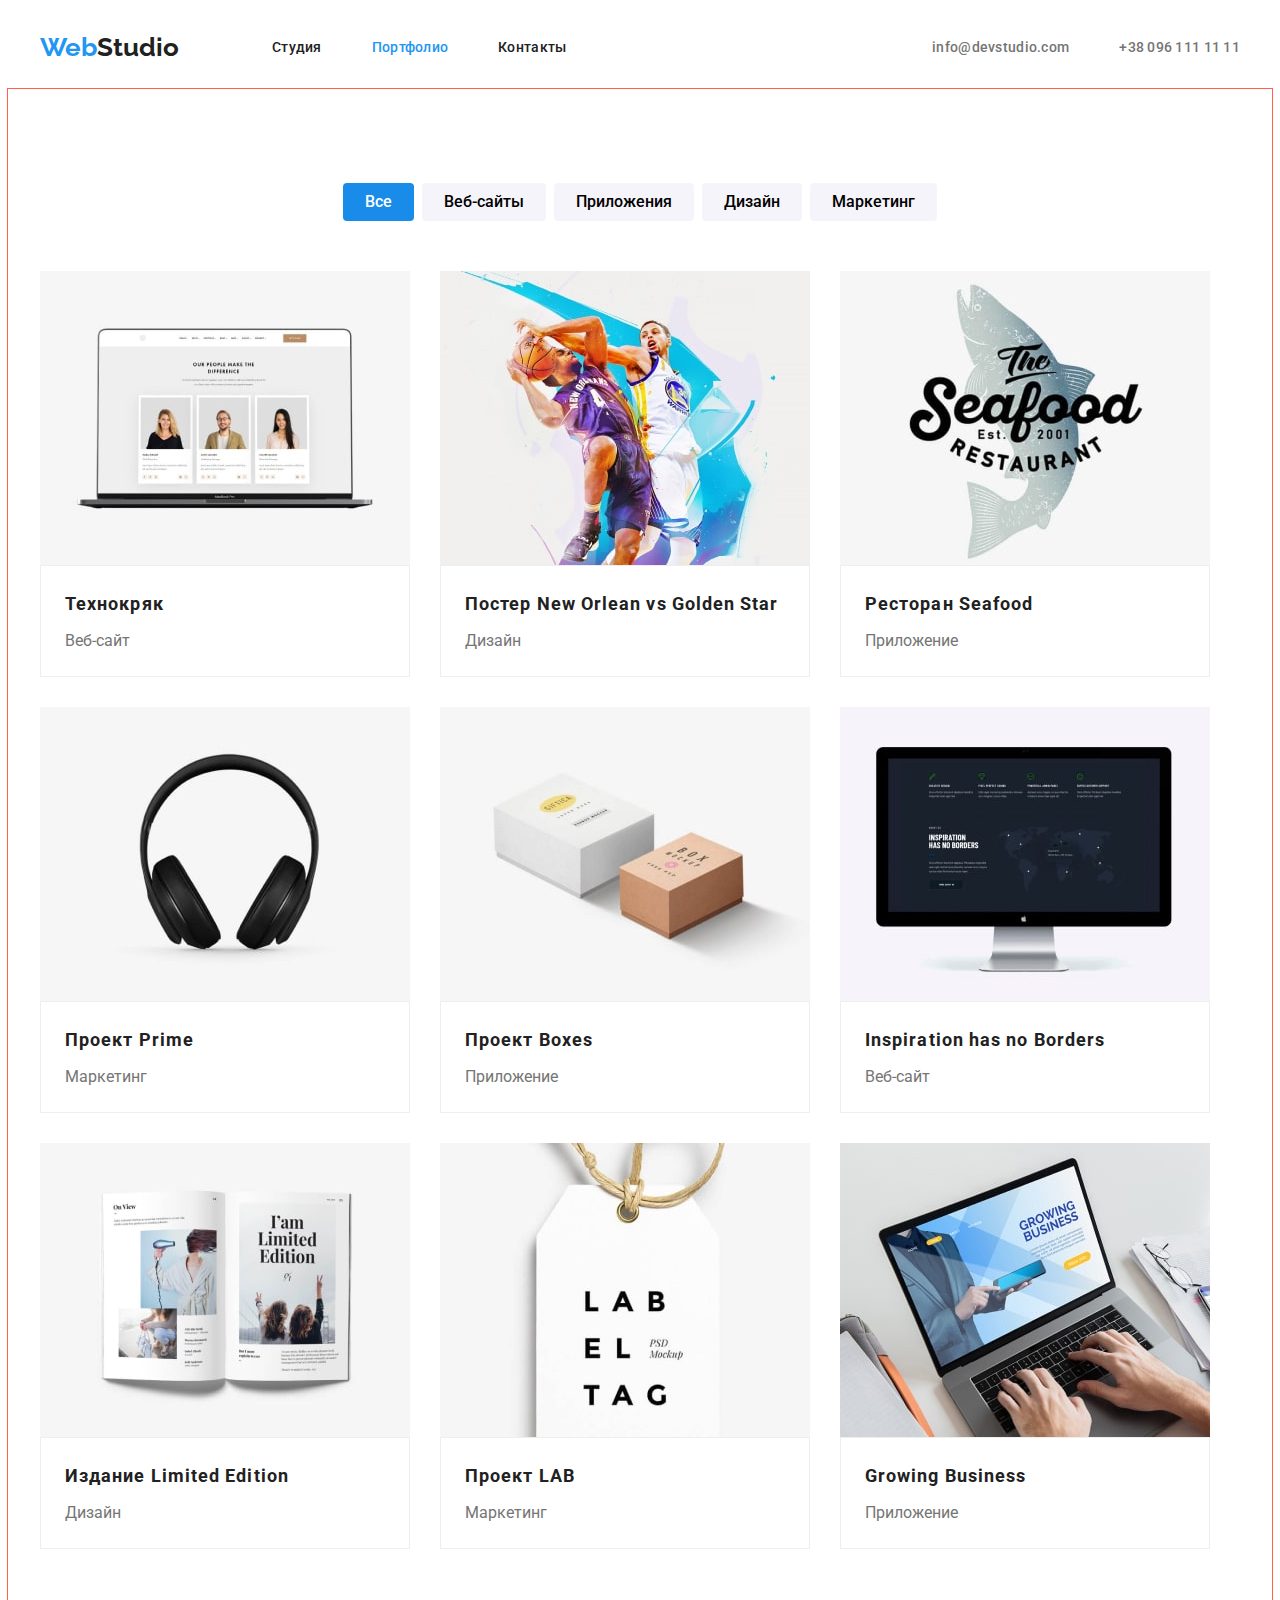
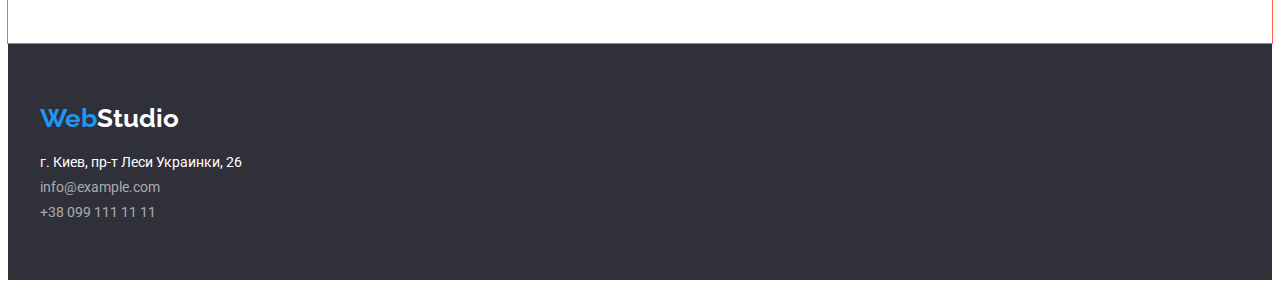
==== commit 2d5f1a7f: "Вніс правки від ментора" ====
--- a/portfolio.html
+++ b/portfolio.html
@@ -1,29 +1,40 @@
 <!DOCTYPE html>
 <html lang="ru">
-<head>
-    <meta charset="UTF-8">
-    <meta http-equiv="X-UA-Compatible" content="IE=edge">
-    <meta name="viewport" content="width=device-width, initial-scale=1.0">
-    <title>Web Studio</title>
-    
-    <link rel="preconnect" href="https://fonts.googleapis.com">
-    <link rel="preconnect" href="https://fonts.gstatic.com" crossorigin>
-    <link href="https://fonts.googleapis.com/css2?family=Raleway:wght@700&family=Roboto:wght@400;500;700;900&display=swap" rel="stylesheet">
-    <link rel="stylesheet" href="https://cdnjs.cloudflare.com/ajax/libs/modern-normalize/1.1.0/modern-normalize.min.css" integrity="sha512-wpPYUAdjBVSE4KJnH1VR1HeZfpl1ub8YT/NKx4PuQ5NmX2tKuGu6U/JRp5y+Y8XG2tV+wKQpNHVUX03MfMFn9Q==" crossorigin="anonymous" referrerpolicy="no-referrer" />
-    <link rel="stylesheet" href="./css/styles.css">
-</head>
-<body>
-    <!-- Навігація хедера -->
-    <header class="header">
+    <head>
+        <meta charset="UTF-8" />
+        <meta http-equiv="X-UA-Compatible" content="IE=edge" />
+        <meta name="viewport" content="width=device-width, initial-scale=1.0" />
+        <title>Web Studio</title>
+
+        <link rel="preconnect" href="https://fonts.googleapis.com" />
+        <link rel="preconnect" href="https://fonts.gstatic.com" crossorigin />
+        <link
+            href="https://fonts.googleapis.com/css2?family=Raleway:wght@700&family=Roboto:wght@400;500;700;900&display=swap"
+            rel="stylesheet"
+        />
+        <link
+            rel="stylesheet"
+            href="https://cdnjs.cloudflare.com/ajax/libs/modern-normalize/1.1.0/modern-normalize.min.css"
+            integrity="sha512-wpPYUAdjBVSE4KJnH1VR1HeZfpl1ub8YT/NKx4PuQ5NmX2tKuGu6U/JRp5y+Y8XG2tV+wKQpNHVUX03MfMFn9Q=="
+            crossorigin="anonymous"
+            referrerpolicy="no-referrer"
+        />
+        <link rel="stylesheet" href="./css/styles.css" />
+    </head>
+    <body>
+        <!-- Навігація хедера -->
+        <header class="header">
             <div class="header-container">
                 <nav class="header-nav">
-                    <a href="index.html" class="header-logo link"> <span class="header-logo-web">Web</span>Studio</a>
+                    <a href="index.html" class="header-logo link">
+                        <span class="header-logo-web">Web</span>Studio</a
+                    >
                     <ul class="header-nav-link list">
                         <li class="link-nav">
-                            <a href="index.html" class="header-link link ">Студия</a>
+                            <a href="index.html" class="header-link link">Студия</a>
                         </li>
                         <li class="link-nav">
-                            <a href="./portfolio.html" class="header-link link active ">Портфолио</a>
+                            <a href="./portfolio.html" class="header-link link active">Портфолио</a>
                         </li>
                         <li class="link-nav link">
                             <a href="" class="header-link link">Контакты</a>
@@ -31,93 +42,216 @@
                     </ul>
                 </nav>
                 <ul class="header-contacts list">
-                    <li class="contact-item">  <a href="mailto:info@devstudio.com" class="header-link-contact link ">info@devstudio.com</a></li>
-                    <li class="contact-item"> <a href="tel:+380961111111" class="header-link-contact link">+38 096 111 11 11</a> </li>
+                    <li class="contact-item">
+                        <a href="mailto:info@devstudio.com" class="header-link-contact link"
+                            >info@devstudio.com</a
+                        >
+                    </li>
+                    <li class="contact-item">
+                        <a href="tel:+380961111111" class="header-link-contact link"
+                            >+38 096 111 11 11</a
+                        >
+                    </li>
                 </ul>
             </div>
-        
-        
-    </header>
+        </header>
 
-    <main>
-        <section class="projects"> 
-            <h1 class="visually-hidden">Портфолио</h1>
+        <main>
+            <section class="projects">
                 <div class="container">
+                    <h1 class="visually-hidden">Портфолио</h1>
                     <ul class="portfolio-filter list">
-                        <li class="portfolio-filter-item"><button class="portfolio-filter-btn active btn" type="button">Все</button></li>
-                        <li class="portfolio-filter-item"><button class="portfolio-filter-btn btn" type="button">Веб-сайты</button></li>
-                        <li class="portfolio-filter-item"><button class="portfolio-filter-btn btn" type="button">Приложения</button></li>
-                        <li class="portfolio-filter-item"><button class="portfolio-filter-btn btn" type="button">Дизайн</button></li>
-                        <li class="portfolio-filter-item"><button class="portfolio-filter-btn btn" type="button">Маркетинг</button></li>
-                    </ul>
-                    
+                        <li class="portfolio-filter-item">
+                            <button class="portfolio-filter-btn active btn" type="button">
+                                Все
+                            </button>
+                        </li>
+                        <li class="portfolio-filter-item">
+                            <button class="portfolio-filter-btn btn" type="button">
+                                Веб-сайты
+                            </button>
+                        </li>
+                        <li class="portfolio-filter-item">
+                            <button class="portfolio-filter-btn btn" type="button">
+                                Приложения
+                            </button>
+                        </li>
+                        <li class="portfolio-filter-item">
+                            <button class="portfolio-filter-btn btn" type="button">Дизайн</button>
+                        </li>
+                        <li class="portfolio-filter-item">
+                            <button class="portfolio-filter-btn btn" type="button">
+                                Маркетинг
+                            </button>
+                        </li>
+                    </ul>
+
                     <ul class="projects-list list">
                         <li class="project-list-item">
-                            <img class="project-list-img" src="./image/our-projects/img-1-min.jpg" alt="Ноутбук" width="370" height="294">
-                            <h3 class="project-list-header">Технокряк</h3>
-                            <p class="project-list-text">Веб-сайт</p>
-                        </li>
-                        <li class="project-list-item">
-                            <img class="project-list-img" src="./image/our-projects/img-2-min.jpg" alt="Баскетбол" width="370" height="294">
-                            <h3 class="project-list-header">Постер <span lang="en">New Orlean vs Golden Star</span> </h3>
-                            <p class="project-list-text">Дизайн</p>
-                            </li>
-                        <li class="project-list-item">
-                            <img class="project-list-img" src="./image/our-projects/img-3-min.jpg" alt="Емблема ресторана морской пищи" width="370" height="294">
-                            <h3 class="project-list-header">Ресторан <span lang="en">Seafood</span> </h3>
-                            <p class="project-list-text">Приложение</p>
-                        </li>
-                        <li class="project-list-item">
-                            <img class="project-list-img" src="./image/our-projects/img-4-min.jpg" alt="Наушники" width="370" height="294">
-                            <h3 class="project-list-header">Проект <span lang="en">Prime</span> </h3>
-                            <p class="project-list-text">Маркетинг</p>
-                        </li>
-                        <li class="project-list-item">
-                            <img class="project-list-img" src="./image/our-projects/img-5-min.jpg" alt="Коробки" width="370" height="294">
-                            <h3 class="project-list-header">Проект <span lang="en">Boxes</span> </h3>
-                            <p class="project-list-text">Приложение</p>
-                        </li>
-                        <li class="project-list-item">
-                            <img class="project-list-img" src="./image/our-projects/img-6-min.jpg" alt="Монитор" width="370" height="294">
-                            <h3 class="project-list-header"> <span lang="en">Inspiration has no Borders</span> </h3>
-                            <p class="project-list-text">Веб-сайт</p>
-                        </li>
-                        <li class="project-list-item">
-                            <img class="project-list-img" src="./image/our-projects/img-7-min.jpg" alt="Журнал" width="370" height="294">
-                            <h3 class="project-list-header">Издание <span lang="en">Limited Edition</span> </h3>
+                            <img
+                                class="project-list-img"
+                                src="./image/our-projects/img-1-min.jpg"
+                                alt="Ноутбук"
+                                width="370"
+                                height="294"
+                            />
+                            <div class="project-item-text">
+                                <h3 class="project-list-header">Технокряк</h3>
+                                <p class="project-list-text">Веб-сайт</p>
+                            </div>
+                        </li>
+                        <li class="project-list-item">
+                            <img
+                                class="project-list-img"
+                                src="./image/our-projects/img-2-min.jpg"
+                                alt="Баскетбол"
+                                width="370"
+                                height="294"
+                            />
+                            <div class="project-item-text">
+                                <h3 class="project-list-header">
+                                    Постер <span lang="en">New Orlean vs Golden Star</span>
+                                </h3>
                                 <p class="project-list-text">Дизайн</p>
-                        </li>
-                        <li class="project-list-item">
-                            <img class="project-list-img" src="./image/our-projects/img-8-min.jpg" alt="Бирка" width="370" height="294">
-                            <h3 class="project-list-header">Проект <span>LAB</span> </h3>
-                            <p class="project-list-text">Маркетинг</p>
-                        </li>
-                        <li class="project-list-item">
-                            <img class="project-list-img" src="./image/our-projects/img-9-min.jpg" alt="Приложение для ноутбука" width="370" height="294">
-                            <h3 class="project-list-header"><span lang="en">Growing Business</span> </h3>
-                            <p class="project-list-text">Приложение</p>
-                        </li>
-                    </ul>         
+                            </div>
+                        </li>
+                        <li class="project-list-item">
+                            <img
+                                class="project-list-img"
+                                src="./image/our-projects/img-3-min.jpg"
+                                alt="Емблема ресторана морской пищи"
+                                width="370"
+                                height="294"
+                            />
+                            <div class="project-item-text">
+                                <h3 class="project-list-header">
+                                    Ресторан <span lang="en">Seafood</span>
+                                </h3>
+                                <p class="project-list-text">Приложение</p>
+                            </div>
+                        </li>
+                        <li class="project-list-item">
+                            <img
+                                class="project-list-img"
+                                src="./image/our-projects/img-4-min.jpg"
+                                alt="Наушники"
+                                width="370"
+                                height="294"
+                            />
+                            <div class="project-item-text">
+                                <h3 class="project-list-header">
+                                    Проект <span lang="en">Prime</span>
+                                </h3>
+                                <p class="project-list-text">Маркетинг</p>
+                            </div>
+                        </li>
+                        <li class="project-list-item">
+                            <img
+                                class="project-list-img"
+                                src="./image/our-projects/img-5-min.jpg"
+                                alt="Коробки"
+                                width="370"
+                                height="294"
+                            />
+                            <div class="project-item-text">
+                                <h3 class="project-list-header">
+                                    Проект <span lang="en">Boxes</span>
+                                </h3>
+                                <p class="project-list-text">Приложение</p>
+                            </div>
+                        </li>
+                        <li class="project-list-item">
+                            <img
+                                class="project-list-img"
+                                src="./image/our-projects/img-6-min.jpg"
+                                alt="Монитор"
+                                width="370"
+                                height="294"
+                            />
+                            <div class="project-item-text">
+                                <h3 class="project-list-header">
+                                    <span lang="en">Inspiration has no Borders</span>
+                                </h3>
+                                <p class="project-list-text">Веб-сайт</p>
+                            </div>
+                        </li>
+                        <li class="project-list-item">
+                            <img
+                                class="project-list-img"
+                                src="./image/our-projects/img-7-min.jpg"
+                                alt="Журнал"
+                                width="370"
+                                height="294"
+                            />
+                            <div class="project-item-text">
+                                <h3 class="project-list-header">
+                                    Издание <span lang="en">Limited Edition</span>
+                                </h3>
+                                <p class="project-list-text">Дизайн</p>
+                            </div>
+                        </li>
+                        <li class="project-list-item">
+                            <img
+                                class="project-list-img"
+                                src="./image/our-projects/img-8-min.jpg"
+                                alt="Бирка"
+                                width="370"
+                                height="294"
+                            />
+                            <div class="project-item-text">
+                                <h3 class="project-list-header">Проект <span>LAB</span></h3>
+                                <p class="project-list-text">Маркетинг</p>
+                            </div>
+                        </li>
+                        <li class="project-list-item">
+                            <img
+                                class="project-list-img"
+                                src="./image/our-projects/img-9-min.jpg"
+                                alt="Приложение для ноутбука"
+                                width="370"
+                                height="294"
+                            />
+                            <div class="project-item-text">
+                                <h3 class="project-list-header">
+                                    <span lang="en">Growing Business</span>
+                                </h3>
+                                <p class="project-list-text">Приложение</p>
+                            </div>
+                        </li>
+                    </ul>
                 </div>
-            
-        </section>
-    </main>
-<!-- футер -->
-    <footer class="footer">
-        
-        <div class="footer-container">
-            <a href="/index.html" class="footer-logo link"><span class="footer-logo-web">Web</span>Studio</a>
-            <address>
-                <ul class="footer-list list">
-                    <li class="footer-list-adress"> <a href="https://goo.gl/maps/zETm96oup55VrGb17" class="footer-address-map link" target="_blank" rel="noopener noreferrer nofollow">г. Киев, пр-т Леси Украинки, 26</a> </li>
-                    <li class="footer-list-item"><a href="mailto:info@example.com" class="footer-mail link">info@example.com</a> </li>
-                    <li class="footer-list-item"><a href="tel:+380991111111" class="footer-phone link">+38 099 111 11 11</a> </li>
-                </ul>
-            </address>    
-        </div>   
-        
-    </footer>
-
-</body>
+            </section>
+        </main>
+        <!-- футер -->
+        <footer class="footer">
+            <div class="footer-container">
+                <a href="/index.html" class="footer-logo link"
+                    ><span class="footer-logo-web">Web</span>Studio</a
+                >
+                <address class="footer-adress">
+                    <ul class="footer-list list">
+                        <li class="footer-list-adress">
+                            <a
+                                href="https://goo.gl/maps/zETm96oup55VrGb17"
+                                class="footer-address-map link"
+                                target="_blank"
+                                rel="noopener noreferrer nofollow"
+                                >г. Киев, пр-т Леси Украинки, 26</a
+                            >
+                        </li>
+                        <li class="footer-list-mail">
+                            <a href="mailto:info@example.com" class="footer-mail link"
+                                >info@example.com</a
+                            >
+                        </li>
+                        <li class="footer-list-phone">
+                            <a href="tel:+380991111111" class="footer-phone link"
+                                >+38 099 111 11 11</a
+                            >
+                        </li>
+                    </ul>
+                </address>
+            </div>
+        </footer>
+    </body>
 </html>
-
--- a/css/styles.css
+++ b/css/styles.css
@@ -1,168 +1,169 @@
 :root {
-  --accent-color: #2196f3;
-  --main-text-color: #212121;
-  --second-text-color: #757575;
-  --button-text-color: #ffffff;
-  --footer-phone-mail-color: rgba(255, 255, 255, 0.6);
-  --background-team: #f5f4fa;
-  --background-team-list: #ffffff;
-  --footer-addres-white: #ffffff;
-  --background-footer: #2f303a;
-  --footer-logo-white: #ffffff;
-  --hover-color-btn: #188ce8;
-  --background-portfolio-btn: #f5f4fa;
-  --background-page: #ffffff;
-  --background-hero: #2f303a;
+    --accent-color: #2196f3;
+    --main-text-color: #212121;
+    --second-text-color: #757575;
+    --button-text-color: #ffffff;
+    --footer-phone-mail-color: rgba(255, 255, 255, 0.6);
+    --background-team: #f5f4fa;
+    --background-team-list: #ffffff;
+    --footer-addres-white: #ffffff;
+    --background-footer: #2f303a;
+    --footer-logo-white: #ffffff;
+    --hover-color-btn: #188ce8;
+    --background-portfolio-btn: #f5f4fa;
+    --background-page: #ffffff;
+    --background-hero: #2f303a;
 }
 
 body {
-  font-family: 'Roboto', sans-serif;
-  font-size: 14px;
-  color: var(--main-text-color);
-  background: var(--background-page);
+    font-family: 'Roboto', sans-serif;
+    font-size: 14px;
+    color: var(--main-text-color);
+    background: var(--background-page);
 }
 
 h1,
 h2,
 h3,
 h4 {
-  margin: 0;
+    margin: 0;
 }
 p {
-  margin: 0;
+    margin: 0;
 }
 ul {
-  margin: 0;
+    margin: 0;
 }
 
 img {
-  display: block;
+    display: block;
+    max-width: 100%;
+    height: auto;
 }
 
 .container {
-  width: 1200px;
-  padding: 94px 0;
-  padding-left: 15px;
-  padding-right: 15px;
-  margin: 0 auto;
-  outline: 1px solid tomato;
+    width: 1200px;
+    padding-left: 15px;
+    padding-right: 15px;
+    margin: 0 auto;
 }
 
 .list {
-  list-style: none;
-  margin: 0;
-  padding: 0;
+    list-style: none;
+    margin: 0;
+    padding: 0;
 }
 
 .link {
-  list-style-type: none;
-  text-decoration: none;
+    list-style-type: none;
+    text-decoration: none;
 }
 
 .btn {
-  font-family: 'Roboto';
+    font-family: 'Roboto';
 }
 
 .header-container {
-  width: 1200px;
-  padding-left: 15px;
-  padding-right: 15px;
-  margin: 0 auto;
-  border-bottom: 1px solid #ececec;
-
-  display: flex;
-  align-items: center;
+    width: 1200px;
+    padding-left: 15px;
+    padding-right: 15px;
+    margin: 0 auto;
+    border-bottom: 1px solid #ececec;
+
+    display: flex;
+    align-items: center;
 }
 
 .visually-hidden {
-  position: absolute;
-  width: 1px;
-  height: 1px;
-  margin: -1px;
-  border: 0;
-  padding: 0;
-
-  white-space: nowrap;
-  clip-path: inset(100%);
-  clip: rect(0 0 0 0);
-  overflow: hidden;
+    position: absolute;
+    width: 1px;
+    height: 1px;
+    margin: -1px;
+    border: 0;
+    padding: 0;
+
+    white-space: nowrap;
+    clip-path: inset(100%);
+    clip: rect(0 0 0 0);
+    overflow: hidden;
 }
 
 .header-nav {
-  display: flex;
-  align-items: center;
+    display: flex;
+    align-items: center;
 }
 
 .header-logo {
-  font-family: 'Raleway';
-  font-style: normal;
-  font-weight: 700;
-  font-size: 26px;
-  line-height: 1.19;
-  color: inherit;
-
-  margin-right: 93px;
-  padding-top: 32px;
-  padding-bottom: 32px;
+    font-family: 'Raleway';
+    font-style: normal;
+    font-weight: 700;
+    font-size: 26px;
+    line-height: 1.19;
+    color: inherit;
+
+    margin-right: 93px;
+    padding-top: 24px;
+    padding-bottom: 25px;
 }
 
 .header-logo-web {
-  font-family: 'Raleway';
-  font-style: normal;
-  font-weight: 700;
-  font-size: 26px;
-  line-height: 1.19;
-  color: var(--accent-color);
+    font-family: 'Raleway';
+    font-style: normal;
+    font-weight: 700;
+    font-size: 26px;
+    line-height: 1.19;
+    color: var(--accent-color);
 }
 
 .header-link {
-  font-weight: 500;
-  line-height: 1.14;
-  letter-spacing: 0.02em;
-  color: var(--main-text-color);
+    font-weight: 500;
+    line-height: 1.14;
+    letter-spacing: 0.02em;
+    color: var(--main-text-color);
 }
 
 .header-link-contact {
-  padding-top: 32px;
-  padding-bottom: 32px;
-  font-weight: 500;
-  line-height: 1.14;
-  letter-spacing: 0.02em;
-  color: var(--second-text-color);
+    display: block;
+    padding-top: 32px;
+    padding-bottom: 32px;
+    font-weight: 500;
+    line-height: 1.14;
+    letter-spacing: 0.02em;
+    color: var(--second-text-color);
 }
 
 .header-nav-link .header-link.active {
-  color: var(--accent-color);
+    color: var(--accent-color);
 }
 
 .header-nav-link {
-  display: flex;
+    display: flex;
 }
 
 .header-nav-link .link-nav + .link-nav {
-  margin-left: 50px;
+    margin-left: 50px;
 }
 
 .header-link {
-  display: block;
-  padding-top: 32px;
-  padding-bottom: 32px;
+    display: block;
+    padding-top: 32px;
+    padding-bottom: 32px;
 }
 
 .header-contacts {
-  display: flex;
-  margin-left: auto;
+    display: flex;
+    margin-left: auto;
 }
 
 .contact-item + .contact-item {
-  margin-left: 50px;
+    margin-left: 50px;
 }
 
 .header-link:hover,
 .header-link:focus,
 .header-link-contact:hover,
 .header-link-contact:focus {
-  color: var(--accent-color);
+    color: var(--accent-color);
 }
 
 /* ---------------------MAIN------------------------- */
@@ -170,207 +171,217 @@
 /* ---------------------HERO------------------------- */
 
 .hero {
-  background-color: var(--background-hero);
-  text-align: center;
+    background-color: var(--background-hero);
+    text-align: center;
+    padding-top: 200px;
+    padding-bottom: 200px;
 }
 
 .hero-title {
-  font-weight: 900;
-  font-size: 44px;
-  line-height: 1.36;
-  letter-spacing: 0.06em;
-  color: var(--button-text-color);
-  text-transform: uppercase;
-
-  width: 696px;
-  margin-top: 0;
-  margin-bottom: 30px;
-  margin-left: auto;
-  margin-right: auto;
+    font-weight: 900;
+    font-size: 44px;
+    line-height: 1.36;
+    letter-spacing: 0.06em;
+    color: var(--button-text-color);
+    text-transform: uppercase;
+
+    width: 696px;
+    margin-top: 0;
+    margin-bottom: 30px;
+    margin-left: auto;
+    margin-right: auto;
 }
 
 .hero-btn {
-  font-weight: 700;
-  font-size: 16px;
-  line-height: 1.8;
-
-  letter-spacing: 0.06em;
-
-  color: var(--button-text-color);
-  background-color: var(--accent-color);
-
-  min-width: 200px;
-  padding: 10px 32px;
-  border: 0;
-  border-radius: 4px;
-
-  cursor: pointer;
+    font-weight: 700;
+    font-size: 16px;
+    line-height: 1.8;
+
+    letter-spacing: 0.06em;
+
+    color: var(--button-text-color);
+    background-color: var(--accent-color);
+
+    min-width: 200px;
+    padding: 10px 32px;
+    border: 0;
+    border-radius: 4px;
+
+    cursor: pointer;
 }
 
 .hero-btn:hover,
 .hero-btn:focus {
-  background-color: var(--hover-color-btn);
+    background-color: var(--hover-color-btn);
 }
 
 /* Особливості */
 .features {
-  margin-bottom: 94px;
+    padding-top: 94px;
+    padding-bottom: 94px;
 }
 
 .features-list {
-  display: flex;
+    display: flex;
 }
 
 .features-list .features-list-item + .features-list-item {
-  margin-left: 30px;
+    margin-left: 30px;
 }
 
 .features-list-item-header {
-  font-weight: 700;
-  line-height: 1.14;
-  text-transform: uppercase;
-
-  margin-bottom: 10px;
-  min-width: 270px;
+    font-weight: 700;
+    line-height: 1.14;
+    text-transform: uppercase;
+
+    margin-bottom: 10px;
+    min-width: 270px;
 }
 
 .features-text {
-  line-height: 1.7;
-  width: 270px;
-
-  color: var(--second-text-color);
+    line-height: 1.7;
+    width: 270px;
+
+    color: var(--second-text-color);
 }
 
 /* Чим ми займаємося */
 /* ---------------------SERVISES------------------------- */
 
+.servises {
+    display: block;
+    padding-bottom: 94px;
+}
 .servises-header {
-  font-weight: 700;
-  font-size: 36px;
-  line-height: 1.16;
-  text-align: center;
-
-  margin-bottom: 50px;
-}
-
-.services-list {
-  display: flex;
-  justify-content: space-between;
+    font-weight: 700;
+    font-size: 36px;
+    line-height: 1.16;
+    text-align: center;
+
+    margin-bottom: 50px;
+}
+
+.servises-list {
+    display: flex;
 }
 
 .servises-list .servises-list-item + .servises-list-item {
-  margin-left: 30px;
+    margin-left: 30px;
 }
 
 /* Команда */
 
 .team {
-  background-color: var(--background-team);
+    background-color: var(--background-team);
+    padding-top: 94px;
+    padding-bottom: 94px;
 }
 
 .team-header {
-  font-weight: 700;
-  font-size: 36px;
-  line-height: 1.16;
-  text-align: center;
-
-  margin-bottom: 50px;
+    font-weight: 700;
+    font-size: 36px;
+    line-height: 1.16;
+    text-align: center;
+
+    margin-bottom: 50px;
 }
 .team-list {
-  display: flex;
-  flex-wrap: wrap;
+    display: flex;
+    flex-wrap: wrap;
 }
 
 .team-list-item {
-  background-color: var(--background-team-list);
-  width: 270px;
-  border-radius: 0px 0px 4px 4px;
-  margin-right: 30px;
-  box-shadow: 0px 1px 3px rgba(0, 0, 0, 0.12), 0px 1px 1px rgba(0, 0, 0, 0.14),
-    0px 2px 1px rgba(0, 0, 0, 0.2);
+    background-color: var(--background-team-list);
+    width: 270px;
+    border-radius: 0px 0px 4px 4px;
+    padding-bottom: 30px;
+    margin-right: 30px;
+    box-shadow: 0px 1px 3px rgba(0, 0, 0, 0.12), 0px 1px 1px rgba(0, 0, 0, 0.14),
+        0px 2px 1px rgba(0, 0, 0, 0.2);
 }
 
 .team-list-item:nth-child(4n) {
-  margin-right: 0;
+    margin-right: 0;
 }
 
 .team-image {
-  margin-bottom: 30px;
+    margin-bottom: 30px;
 }
 
 .team-name {
-  font-weight: 500;
-  font-size: 16px;
-  line-height: 1.18;
-  text-align: center;
-
-  margin-bottom: 10px;
+    font-weight: 500;
+    font-size: 16px;
+    line-height: 1.18;
+    text-align: center;
+
+    margin-bottom: 10px;
 }
 
 .team-position {
-  font-size: 16px;
-  line-height: 1.18;
-  text-align: center;
-  padding-bottom: 30px;
-  color: var(--second-text-color);
+    font-size: 16px;
+    line-height: 1.18;
+    text-align: center;
+
+    color: var(--second-text-color);
 }
 
 /* ---------------------FOOTER------------------------- */
 
 .footer {
-  background-color: var(--background-footer);
+    background-color: var(--background-footer);
+    padding-top: 60px;
+    padding-bottom: 60px;
 }
 
 .footer-container {
-  padding: 60px 0px;
-  width: 1200px;
-  padding-left: 15px;
-  padding-right: 15px;
-  margin: 0 auto;
+    width: 1200px;
+    padding-left: 15px;
+    padding-right: 15px;
+    margin: 0 auto;
 }
 
 .footer-logo {
-  text-decoration: none;
-  font-family: 'Raleway';
-  font-style: normal;
-  font-weight: 700;
-  font-size: 26px;
-  line-height: 1.19;
-  color: var(--footer-logo-white);
-}
-
-.footer-list {
-  margin-top: 20px;
+    text-decoration: none;
+    font-family: 'Raleway';
+    font-style: normal;
+    font-weight: 700;
+    font-size: 26px;
+    line-height: 1.19;
+    color: var(--footer-logo-white);
 }
 
 .footer-logo-web {
-  font-family: 'Raleway';
-  font-style: normal;
-  font-weight: 700;
-  font-size: 26px;
-  line-height: 1.19;
-  color: var(--accent-color);
+    font-family: 'Raleway';
+    font-style: normal;
+    font-weight: 700;
+    font-size: 26px;
+    line-height: 1.19;
+    color: var(--accent-color);
+}
+
+.footer-adress {
+    margin-top: 20px;
 }
 
 .footer-address-map {
-  text-decoration: none;
-  font-style: normal;
-  color: var(--footer-addres-white);
+    text-decoration: none;
+    font-style: normal;
+    color: var(--footer-addres-white);
 }
 
 .footer-list-adress {
-  margin-bottom: 9px;
+    margin-bottom: 9px;
 }
 
 .footer-list-mail {
-  margin-bottom: 9px;
+    margin-bottom: 9px;
 }
 
 .footer-mail,
 .footer-phone {
-  text-decoration: none;
-  font-style: normal;
-  color: var(--footer-phone-mail-color);
+    text-decoration: none;
+    font-style: normal;
+    color: var(--footer-phone-mail-color);
 }
 
 .footer-address-map:hover,
@@ -379,95 +390,94 @@
 .footer-mail:focus,
 .footer-phone:hover,
 .footer-phone:focus {
-  color: var(--accent-color);
+    color: var(--accent-color);
 }
 
 /* ---------------------PORTFOLIO------------------------- */
 
+.projects {
+    padding-top: 94px;
+    padding-bottom: 94px;
+    outline: 1px solid tomato;
+}
+
 .portfolio-filter {
-  display: flex;
-  justify-content: center;
+    display: flex;
+    justify-content: center;
+    margin-bottom: 50px;
 }
 
 .portfolio-filter-item {
-  margin-right: 8px;
-  margin-bottom: 50px;
+    margin-right: 8px;
 }
 
 .portfolio-filter-item:last-child {
-  margin-right: 0;
+    margin-right: 0;
 }
 
 .portfolio-filter-btn {
-  font-weight: 500;
-  font-size: 16px;
-  line-height: 1.62;
-  background-color: var(--background-portfolio-btn);
-  border: 0;
-  border-radius: 4px;
-
-  padding: 6px 22px;
-  text-align: center;
-
-  cursor: pointer;
+    font-weight: 500;
+    font-size: 16px;
+    line-height: 1.62;
+    background-color: var(--background-portfolio-btn);
+    border: 0;
+    border-radius: 4px;
+
+    padding: 6px 22px;
+    text-align: center;
+
+    cursor: pointer;
 }
 
 .projects-list {
-  display: flex;
-  flex-wrap: wrap;
+    display: flex;
+    flex-wrap: wrap;
 }
 
 .project-list-item {
-  width: 370px;
-  height: 404px;
-  box-sizing: border-box;
-  margin-right: 30px;
-  margin-bottom: 30px;
-  border: 1px solid #eeeeee;
+    width: 370px;
+    box-sizing: border-box;
+    margin-right: 30px;
+    margin-bottom: 30px;
 }
 
 .project-list-item:nth-child(3n) {
-  margin-right: 0;
+    margin-right: 0;
 }
 
 .project-list-item:nth-child(n + 7) {
-  margin-bottom: 0;
+    margin-bottom: 0;
 }
 
 .portfolio-filter .portfolio-filter-btn.active {
-  background-color: var(--hover-color-btn);
-  color: var(--button-text-color);
+    background-color: var(--hover-color-btn);
+    color: var(--button-text-color);
 }
 
 .portfolio-filter-btn:hover,
 .portfolio-filter-btn:focus {
-  color: var(--button-text-color);
-  background-color: var(--accent-color);
+    color: var(--button-text-color);
+    background-color: var(--accent-color);
 }
 
 .project-list-img {
-  margin-bottom: 20px;
+}
+
+.project-item-text {
+    padding: 20px 24px;
+    border: 1px solid #eeeeee;
 }
 
 .project-list-header {
-  font-size: 18px;
-  line-height: 2;
-  letter-spacing: 0.06em;
-
-  width: 322px;
-  margin-left: auto;
-  margin-right: auto;
-  margin-bottom: 4px;
+    font-size: 18px;
+    line-height: 2;
+    letter-spacing: 0.06em;
+
+    margin-bottom: 4px;
 }
 
 .project-list-text {
-  width: 322px;
-  margin-left: auto;
-  margin-right: auto;
-  padding-bottom: 20px;
-
-  font-size: 16px;
-  line-height: 30px;
-  line-height: 1.88;
-  color: var(--second-text-color);
-}
+    font-size: 16px;
+    line-height: 1.88;
+    color: var(--second-text-color);
+}
